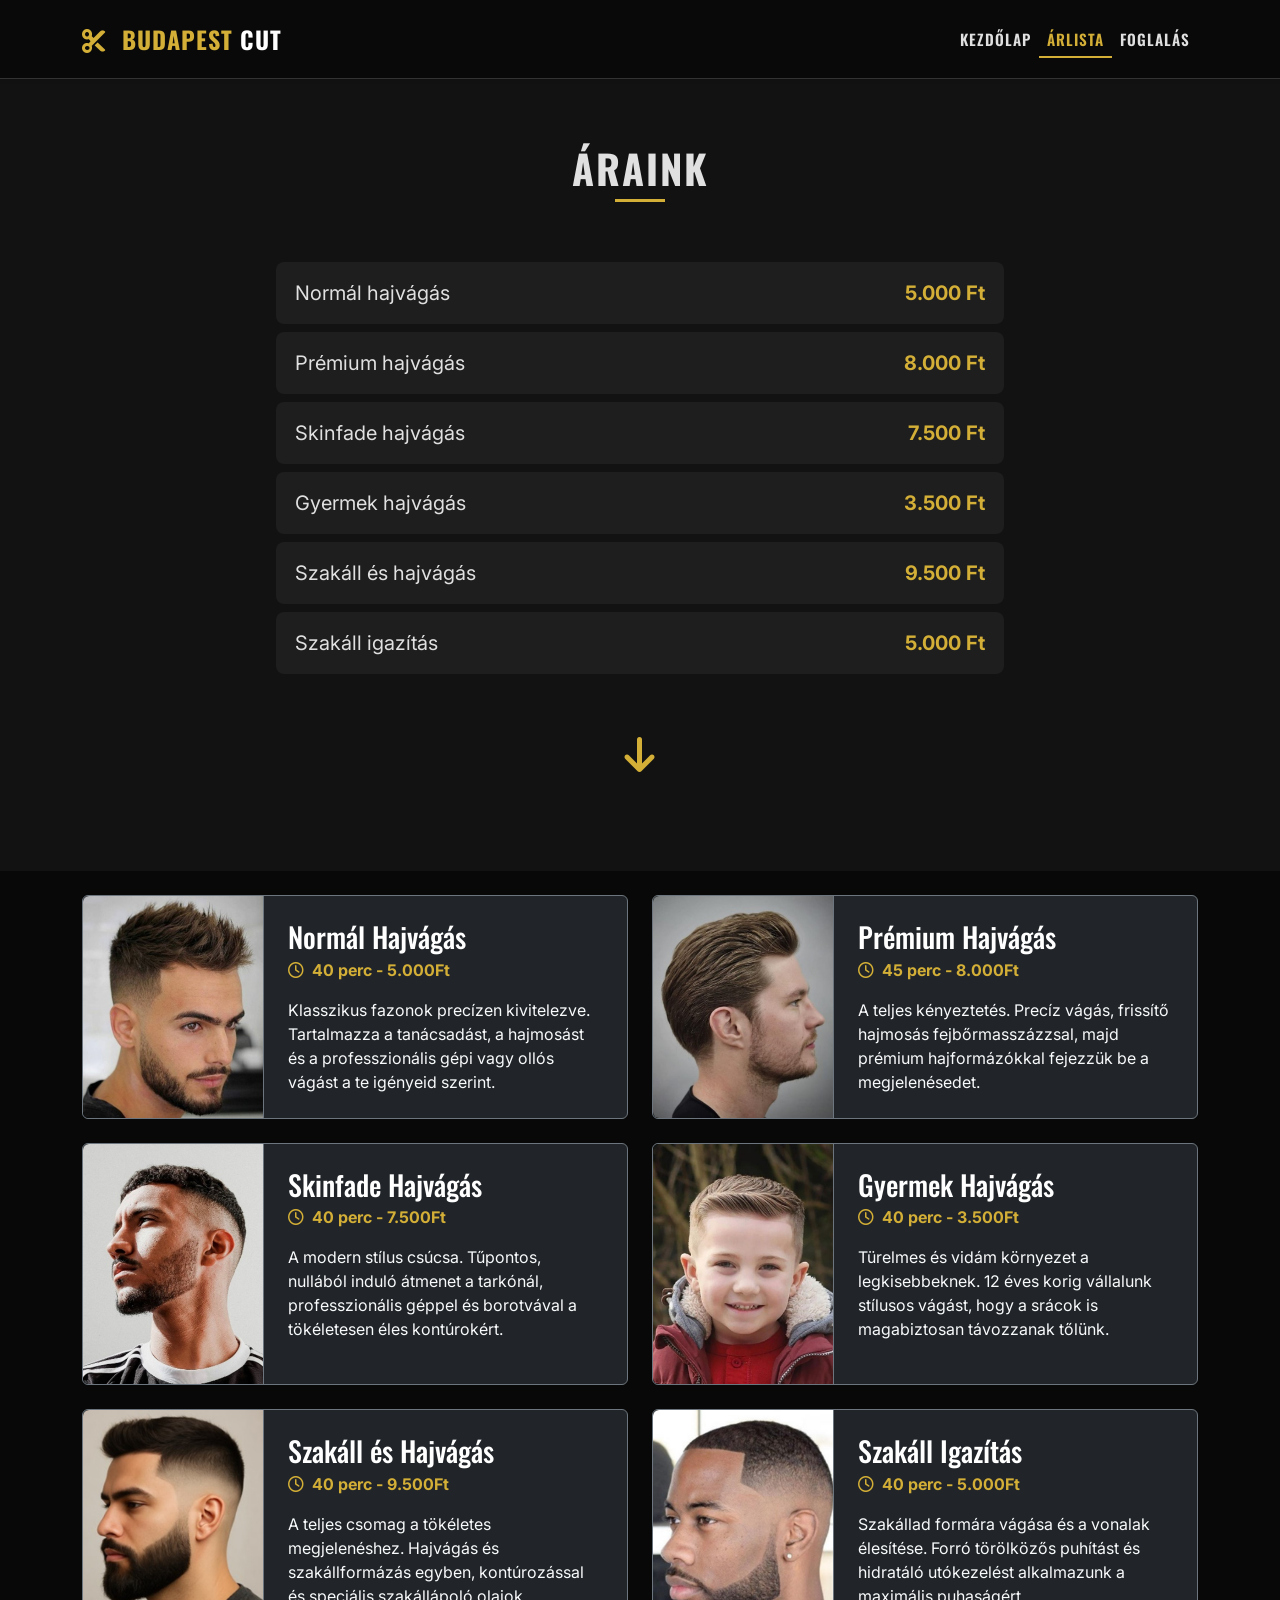
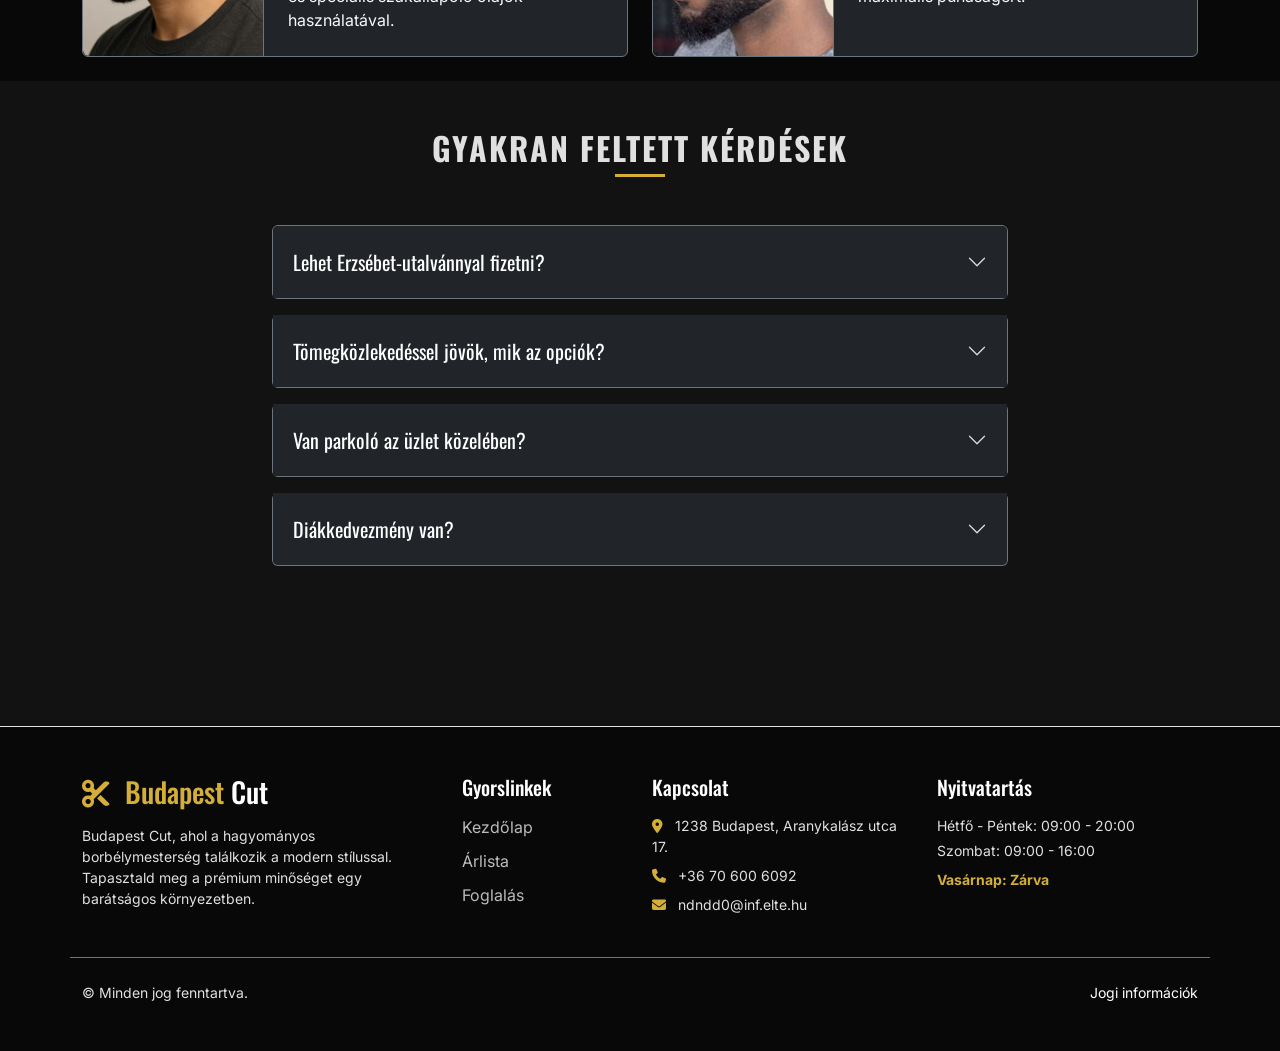
==== arlista.html @ a5b5a9b0 "Meglévő fájlok feltöltése" ====
<!DOCTYPE html>
<html lang="hu">
<head>
    <meta charset="UTF-8">
    <meta name="viewport" content="width=device-width, initial-scale=1.0">
    <title>Budapest Cut - Árlista</title>
    <meta name="description" content="Nézd meg a Budapest Cut szolgáltatásait és árait. Prémium hajvágás, skinfade és szakállformázás.">
    <link href="https://cdn.jsdelivr.net/npm/bootstrap@5.3.2/dist/css/bootstrap.min.css" rel="stylesheet">
    <link rel="preconnect" href="https://fonts.googleapis.com">
    <link rel="preconnect" href="https://fonts.gstatic.com" crossorigin>
    <link href="https://fonts.googleapis.com/css2?family=Inter:wght@300;400;600&family=Oswald:wght@400;500;700&display=swap" rel="stylesheet">
    <link rel="stylesheet" href="https://cdnjs.cloudflare.com/ajax/libs/font-awesome/6.4.2/css/all.min.css">
    <link rel="stylesheet" href="style.css">
</head>
<body>

    <nav class="navbar navbar-expand-lg navbar-dark bg-dark fixed-top shadow-sm py-3">
        <div class="container">
            <a class="navbar-brand text-accent" href="index.html"><i class="fa-solid fa-scissors me-2"></i> Budapest <span class="text-white">Cut</span></a>
            <button class="navbar-toggler border-0 shadow-none text-accent" type="button" data-bs-toggle="collapse" data-bs-target="#navbarNav">
                <i class="fa-solid fa-bars fs-3"></i>
            </button>
            <div class="collapse navbar-collapse" id="navbarNav">
                <ul class="navbar-nav ms-auto fw-semibold">
                    <li class="nav-item">
                        <a class="nav-link" href="index.html">Kezdőlap</a>
                    </li>
                    <li class="nav-item">
                        <a class="nav-link active" href="arlista.html">Árlista</a>
                    </li>
                    <li class="nav-item">
                        <a class="nav-link" href="foglalas.html">Foglalás</a>
                    </li>
                </ul>
            </div>
        </div>
    </nav>

    <main class="pt-5 mt-5">
        
        <section class="py-5">
            <div class="container">
                <h1 class="section-title text-center mb-5 d-block mx-auto">Áraink</h1>
                
                <div class="row justify-content-center mb-4">
                    <div class="col-lg-8">
                        <div class="table-responsive p-1">
                            <table class="table custom-price-table m-0 fs-5 align-middle">
                                <tbody>
                                    <tr><td class="py-3">Normál hajvágás</td><td class="py-3 text-accent fw-bold">5.000 Ft</td></tr>
                                    <tr><td class="py-3">Prémium hajvágás</td><td class="py-3 text-accent fw-bold">8.000 Ft</td></tr>
                                    <tr><td class="py-3">Skinfade hajvágás</td><td class="py-3 text-accent fw-bold">7.500 Ft</td></tr>
                                    <tr><td class="py-3">Gyermek hajvágás</td><td class="py-3 text-accent fw-bold">3.500 Ft</td></tr>
                                    <tr><td class="py-3">Szakáll és hajvágás</td><td class="py-3 text-accent fw-bold">9.500 Ft</td></tr>
                                    <tr><td class="py-3">Szakáll igazítás</td><td class="py-3 text-accent fw-bold">5.000 Ft</td></tr>
                                </tbody>
                            </table>
                        </div>
                    </div>
                </div>

                <div class="text-center my-5">
                    <i class="fa-solid fa-arrow-down fs-1 text-accent"></i>
                </div>
            </div>
        </section>

        <section class="py-4 bg-darker">
            <div class="container">
                <div class="row g-4 justify-content-center">
                    
                    <div class="col-lg-6">
                        <div class="card bg-dark border-secondary h-100 service-card">
                            <div class="row g-0 h-100">
                                <div class="col-md-4">
                                    <div class="bg-black d-flex align-items-center justify-content-center h-100 placeholder-box rounded-start border-end border-secondary">
                                        <img src="img/Normal.jpg" width="400px" height="200px" class="img-fluid rounded-start h-100 object-fit-cover" alt="Normál Hajvágás">
                                    </div>
                                </div>
                                <div class="col-md-8">
                                    <div class="card-body p-4 d-flex flex-column h-100">
                                        <h3 class="card-title font-oswald text-white mb-1">Normál Hajvágás</h3>
                                        <p class="text-accent fw-bold mb-3"><i class="fa-regular fa-clock me-1"></i> 40 perc - 5.000Ft</p>
                                        <p class="card-text text-light">Klasszikus fazonok precízen kivitelezve. Tartalmazza a tanácsadást, a hajmosást és a professzionális gépi vagy ollós vágást a te igényeid szerint.</p>
                                    </div>
                                </div>
                            </div>
                        </div>
                    </div>

                    <div class="col-lg-6">
                        <div class="card bg-dark border-secondary h-100 service-card">
                            <div class="row g-0 h-100">
                                <div class="col-md-4">
                                    <div class="bg-black d-flex align-items-center justify-content-center h-100 placeholder-box rounded-start border-end border-secondary">
                                        <img src="img/premium.jpg" width="400px" height="200px" class="img-fluid rounded-start h-100 object-fit-cover" alt="Prémium Hajvágás">
                                    </div>
                                </div>
                                <div class="col-md-8">
                                    <div class="card-body p-4 d-flex flex-column h-100">
                                        <h3 class="card-title font-oswald text-white mb-1">Prémium Hajvágás</h3>
                                        <p class="text-accent fw-bold mb-3"><i class="fa-regular fa-clock me-1"></i> 45 perc - 8.000Ft</p>
                                        <p class="card-text text-light">A teljes kényeztetés. Precíz vágás, frissítő hajmosás fejbőrmasszázzsal, majd prémium hajformázókkal fejezzük be a megjelenésedet.</p>
                                    </div>
                                </div>
                            </div>
                        </div>
                    </div>

                    <div class="col-lg-6">
                        <div class="card bg-dark border-secondary h-100 service-card">
                            <div class="row g-0 h-100">
                                <div class="col-md-4">
                                    <div class="bg-black d-flex align-items-center justify-content-center h-100 placeholder-box rounded-start border-end border-secondary">
                                        <img src="img/skinfade.jpg" width="400px" height="200px" class="img-fluid rounded-start h-100 object-fit-cover" alt="Skinfade Hajvágás">
                                    </div>
                                </div>
                                <div class="col-md-8">
                                    <div class="card-body p-4 d-flex flex-column h-100">
                                        <h3 class="card-title font-oswald text-white mb-1">Skinfade Hajvágás</h3>
                                        <p class="text-accent fw-bold mb-3"><i class="fa-regular fa-clock me-1"></i> 40 perc - 7.500Ft</p>
                                        <p class="card-text text-light">A modern stílus csúcsa. Tűpontos, nullából induló átmenet a tarkónál, professzionális géppel és borotvával a tökéletesen éles kontúrokért.</p>
                                    </div>
                                </div>
                            </div>
                        </div>
                    </div>

                    <div class="col-lg-6">
                        <div class="card bg-dark border-secondary h-100 service-card">
                            <div class="row g-0 h-100">
                                <div class="col-md-4">
                                    <div class="bg-black d-flex align-items-center justify-content-center h-100 placeholder-box rounded-start border-end border-secondary">
                                        <img src="img/gyermek.jpg" width="400px" height="200px" class="img-fluid rounded-start h-100 object-fit-cover" alt="Gyermek Hajvágás">
                                    </div>
                                </div>
                                <div class="col-md-8">
                                    <div class="card-body p-4 d-flex flex-column h-100">
                                        <h3 class="card-title font-oswald text-white mb-1">Gyermek Hajvágás</h3>
                                        <p class="text-accent fw-bold mb-3"><i class="fa-regular fa-clock me-1"></i> 40 perc - 3.500Ft</p>
                                        <p class="card-text text-light">Türelmes és vidám környezet a legkisebbeknek. 12 éves korig vállalunk stílusos vágást, hogy a srácok is magabiztosan távozzanak tőlünk.</p>
                                    </div>
                                </div>
                            </div>
                        </div>
                    </div>

                    <div class="col-lg-6">
                        <div class="card bg-dark border-secondary h-100 service-card">
                            <div class="row g-0 h-100">
                                <div class="col-md-4">
                                    <div class="bg-black d-flex align-items-center justify-content-center h-100 placeholder-box rounded-start border-end border-secondary">
                                        <img src="img/SzakallesHaj.jpg" width="400px" height="200px" class="img-fluid rounded-start h-100 object-fit-cover" alt="Szakáll és Hajvágás">
                                    </div>
                                </div>
                                <div class="col-md-8">
                                    <div class="card-body p-4 d-flex flex-column h-100">
                                        <h3 class="card-title font-oswald text-white mb-1">Szakáll és Hajvágás</h3>
                                        <p class="text-accent fw-bold mb-3"><i class="fa-regular fa-clock me-1"></i> 40 perc - 9.500Ft</p>
                                        <p class="card-text text-light">A teljes csomag a tökéletes megjelenéshez. Hajvágás és szakállformázás egyben, kontúrozással és speciális szakállápoló olajok használatával.</p>
                                    </div>
                                </div>
                            </div>
                        </div>
                    </div>

                    <!-- Service 6 -->
                    <div class="col-lg-6">
                        <div class="card bg-dark border-secondary h-100 service-card">
                            <div class="row g-0 h-100">
                                <div class="col-md-4">
                                    <div class="bg-black d-flex align-items-center justify-content-center h-100 placeholder-box rounded-start border-end border-secondary">
                                        <img src="img/SzakallIgazitas.jpg" width="400px" height="200px" class="img-fluid rounded-start h-100 object-fit-cover" alt="Szakáll Igazítás">
                                    </div>
                                </div>
                                <div class="col-md-8">
                                    <div class="card-body p-4 d-flex flex-column h-100">
                                        <h3 class="card-title font-oswald text-white mb-1">Szakáll Igazítás</h3>
                                        <p class="text-accent fw-bold mb-3"><i class="fa-regular fa-clock me-1"></i> 40 perc - 5.000Ft</p>
                                        <p class="card-text text-light">Szakállad formára vágása és a vonalak élesítése. Forró törölközős puhítást és hidratáló utókezelést alkalmazunk a maximális puhaságért.</p>
                                    </div>
                                </div>
                            </div>
                        </div>
                    </div>

                </div>
            </div>
        </section>

        <!-- FAQ Section -->
        <section class="py-5 mb-5 pb-5">
            <div class="container mb-5">
                <h2 class="section-title text-center mb-5 d-block mx-auto">Gyakran feltett kérdések</h2>
                
                <div class="row justify-content-center mb-5">
                    <div class="col-lg-8">
                        <div class="accordion custom-accordion" id="faqAccordion">
                            
                            <!-- FAQ 1 -->
                            <div class="accordion-item bg-dark border-secondary mb-3 rounded">
                                <h2 class="accordion-header" id="headingOne">
                                    <button class="accordion-button collapsed bg-dark text-white shadow-none font-oswald fs-5 py-4" type="button" data-bs-toggle="collapse" data-bs-target="#collapseOne" aria-expanded="false" aria-controls="collapseOne">
                                        Lehet Erzsébet-utalvánnyal fizetni?
                                    </button>
                                </h2>
                                <div id="collapseOne" class="accordion-collapse collapse" aria-labelledby="headingOne" data-bs-parent="#faqAccordion">
                                    <div class="accordion-body text-light pt-0 pb-4">
                                        Sajnos Erzsébet-utalványt nem áll módunkban elfogadni, de készpénzzel, bankkártyával és SZÉP-kártyával is fizethetsz nálunk.
                                    </div>
                                </div>
                            </div>

                            <!-- FAQ 2 -->
                            <div class="accordion-item bg-dark border-secondary mb-3 rounded">
                                <h2 class="accordion-header" id="headingTwo">
                                    <button class="accordion-button collapsed bg-dark text-white shadow-none font-oswald fs-5 py-4" type="button" data-bs-toggle="collapse" data-bs-target="#collapseTwo" aria-expanded="false" aria-controls="collapseTwo">
                                        Tömegközlekedéssel jövök, mik az opciók?
                                    </button>
                                </h2>
                                <div id="collapseTwo" class="accordion-collapse collapse" aria-labelledby="headingTwo" data-bs-parent="#faqAccordion">
                                    <div class="accordion-body text-light pt-0 pb-4">
                                        Az üzlet kiváló helyen van: az M3-as metró és a 4-es, 6-os villamos megállóitól is mindössze 5 perc séta a szalon.
                                    </div>
                                </div>
                            </div>

                            <!-- FAQ 3 -->
                            <div class="accordion-item bg-dark border-secondary mb-3 rounded">
                                <h2 class="accordion-header" id="headingThree">
                                    <button class="accordion-button collapsed bg-dark text-white shadow-none font-oswald fs-5 py-4" type="button" data-bs-toggle="collapse" data-bs-target="#collapseThree" aria-expanded="false" aria-controls="collapseThree">
                                        Van parkoló az üzlet közelében?
                                    </button>
                                </h2>
                                <div id="collapseThree" class="accordion-collapse collapse" aria-labelledby="headingThree" data-bs-parent="#faqAccordion">
                                    <div class="accordion-body text-light pt-0 pb-4">
                                        Igen, az üzlet előtt és a környező utcákban is van fizetős parkolási lehetőség, de érdemes 5-10 perccel előbb érkezned, hogy biztosan találj helyet.
                                    </div>
                                </div>
                            </div>

                            <!-- FAQ 4 -->
                            <div class="accordion-item bg-dark border-secondary mb-3 rounded">
                                <h2 class="accordion-header" id="headingFour">
                                    <button class="accordion-button collapsed bg-dark text-white shadow-none font-oswald fs-5 py-4" type="button" data-bs-toggle="collapse" data-bs-target="#collapseFour" aria-expanded="false" aria-controls="collapseFour">
                                        Diákkedvezmény van?
                                    </button>
                                </h2>
                                <div id="collapseFour" class="accordion-collapse collapse" aria-labelledby="headingFour" data-bs-parent="#faqAccordion">
                                    <div class="accordion-body text-light pt-0 pb-4">
                                        Természetesen! Érvényes diákigazolvány felmutatása esetén minden hétköznap 09:00 és 13:00 között 15% kedvezményt kapsz a hajvágás árából.
                                    </div>
                                </div>
                            </div>

                        </div>
                    </div>
                </div>
            </div>
        </section>

    </main>

    <footer class="footer border-top py-5">
        <div class="container">
            <div class="row g-4">
                <div class="col-lg-4 col-md-6">
                    <h3 class="text-accent font-oswald mb-3"><i class="fa-solid fa-scissors me-2"></i> Budapest <span class="text-white">Cut</span></h3>
                    <p class="mb-4 small pe-4">Budapest Cut, ahol a hagyományos borbélymesterség találkozik a modern stílussal. Tapasztald meg a prémium minőséget egy barátságos környezetben.</p>
                </div>
                
                <div class="col-lg-2 col-md-6">
                    <h5 class="text-white mb-3 font-oswald">Gyorslinkek</h5>
                    <ul class="list-unstyled footer-links">
                        <li><a href="index.html">Kezdőlap</a></li>
                        <li><a href="arlista.html">Árlista</a></li>
                        <li><a href="foglalas.html">Foglalás</a></li>
                    </ul>
                </div>
                
                <div class="col-lg-3 col-md-6">
                    <h5 class="text-white mb-3 font-oswald">Kapcsolat</h5>
                    <ul class="list-unstyled small footer-contact">
                        <li class="mb-2"><i class="fa-solid fa-location-dot text-accent me-2"></i> 1238 Budapest, Aranykalász utca 17.</li>
                        <li class="mb-2"><i class="fa-solid fa-phone text-accent me-2"></i> +36 70 600 6092</li>
                        <li class="mb-2"><i class="fa-solid fa-envelope text-accent me-2"></i> ndndd0@inf.elte.hu</li>
                    </ul>
                </div>
                
                <div class="col-lg-3 col-md-6">
                    <h5 class="text-white mb-3 font-oswald">Nyitvatartás</h5>
                    <p class="small mb-1">Hétfő - Péntek: 09:00 - 20:00</p>
                    <p class="small mb-1">Szombat: 09:00 - 16:00</p>
                    <p class="text-accent small fw-bold mt-2">Vasárnap: Zárva</p>
                </div>
            </div>
            
            <div class="row align-items-center mt-4 pt-4 border-top border-secondary">
                <div class="col-md-6 text-center text-md-start">
                    <p class="small mb-0">&copy; Minden jog fenntartva.</p>
                </div>
                <div class="col-md-6 text-center text-md-end mt-2 mt-md-0 d-flex justify-content-center justify-content-md-end gap-3">
                    <a href="#" class=" small text-white text-decoration-none hover-accent">Jogi információk</a>
                </div>
            </div>
        </div>
    </footer>

    <!-- Bootstrap JS Bundle-->
    <script src="https://cdn.jsdelivr.net/npm/bootstrap@5.3.2/dist/js/bootstrap.bundle.min.js"></script>
    <script src="script.js"></script>
</body>
</html>
---- style.css ----
:root {
    --bg-color: #121212;
    --bg-darker: #080808;
    --text-color: #e0e0e0;
    --accent-color: #d4af37; /* Gold */
    --accent-hover: #b8962c;
    --card-bg: #1e1e1e;
    --border-color: #333;
}

html {
    scroll-padding-top: 90px;
    scroll-behavior: smooth;
    overflow-x: hidden;
    max-width: 100vw;
}

body {
    background-color: var(--bg-color);
    color: var(--text-color);
    font-family: 'Inter', sans-serif;
    overflow-x: hidden;
    max-width: 100vw;
}

/* Typography */
h1, h2, h3, h4, h5, h6, .font-oswald, .navbar-brand, .nav-link, .btn {
    font-family: 'Oswald', sans-serif;
}

.text-accent {
    color: var(--accent-color) !important;
}

.bg-accent {
    background-color: var(--accent-color) !important;
}

.bg-darker {
    background-color: var(--bg-darker) !important;
}

.text-justify-custom {
    text-align: justify;
    line-height: 1.8;
}

/* Navbar */
.navbar {
    background-color: rgba(10, 10, 10, 0.95) !important;
    backdrop-filter: blur(10px);
    border-bottom: 1px solid var(--border-color);
}

.navbar-brand {
    font-size: 1.5rem;
    font-weight: 700;
    letter-spacing: 1px;
    text-transform: uppercase;
}

.nav-link {
    color: var(--text-color) !important;
    text-transform: uppercase;
    letter-spacing: 1px;
    font-size: 0.95rem;
    transition: color 0.3s ease;
    position: relative;
}

.nav-link.active {
    color: var(--accent-color) !important;
}

.nav-link::after {
    content: '';
    position: absolute;
    width: 0;
    height: 2px;
    bottom: 0;
    left: 0;
    background-color: var(--accent-color);
    transition: width 0.3s ease;
}

.nav-link.active::after {
    width: 100%;
}

/* When hovering over the list, clear the default active styling */
.navbar-nav:hover .nav-link.active {
    color: var(--text-color) !important;
}
.navbar-nav:hover .nav-link.active::after {
    width: 0;
}

/* Apply styling exclusively to the element being currently hovered */
.navbar-nav .nav-link:hover {
    color: var(--accent-color) !important;
}
.navbar-nav .nav-link:hover::after {
    width: 100%;
}

/* Buttons */
.btn-accent {
    background-color: var(--accent-color);
    color: #000;
    text-transform: uppercase;
    font-weight: 600;
    letter-spacing: 1px;
    border: 2px solid var(--accent-color);
    transition: all 0.3s ease;
}

.btn-accent:hover {
    background-color: transparent;
    color: var(--accent-color);
}

/* Hero Section */
#heroCarousel {
    margin-top: 76px; /* Offset for fixed navbar */
}

.carousel-item {
    height: 70vh;
    min-height: 500px;
    background: #000;
}

.carousel-item img {
    height: 100%;
    width: 100%;
    object-position: center;
    object-fit: cover;
    opacity: 0.6;
}

.carousel-caption {
    bottom: 0;
    top: 0;
    z-index: 2;
}

.carousel-caption h2 {
    text-shadow: 2px 2px 10px rgba(0,0,0,0.8);
    letter-spacing: 3px;
}

/* Slogan */
.highlight-text {
    font-family: 'Oswald', sans-serif;
    font-weight: 500;
    font-size: 2rem;
    line-height: 1.4;
    max-width: 900px;
    text-transform: uppercase;
}

/* Sections Global */
.section-title {
    font-weight: 700;
    text-transform: uppercase;
    letter-spacing: 2px;
    position: relative;
    display: inline-block;
    padding-bottom: 10px;
}

.section-title::after {
    content: '';
    position: absolute;
    width: 50px;
    height: 3px;
    bottom: 0;
    left: 50%;
    transform: translateX(-50%);
    background-color: var(--accent-color);
}

/* About Section */
.about-row p {
    font-size: 1.05rem;
    color: #ccc;
}

.img-wrapper {
    overflow: hidden;
    border-radius: 8px;
    position: relative;
}

.img-wrapper::after {
    content: '';
    position: absolute;
    top: 0; left: 0; right: 0; bottom: 0;
    border: 2px solid var(--accent-color);
    border-radius: 8px;
    transform: translate(15px, 15px);
    z-index: -1;
    transition: transform 0.3s ease;
}

.img-wrapper:hover::after {
    transform: translate(8px, 8px);
}

.about-img {
    transition: transform 0.5s ease;
}

.img-wrapper:hover .about-img {
    transform: scale(1.05);
}

/* Video */
.video-container {
    border: 2px solid var(--border-color);
    max-width: 900px;
}

/* Location & Socials */
.social-icons {
    display: flex;
    gap: 15px;
}

.social-icon {
    display: flex;
    align-items: center;
    justify-content: center;
    width: 50px;
    height: 50px;
    background-color: var(--card-bg);
    color: var(--text-color);
    border-radius: 50%;
    font-size: 1.5rem;
    transition: all 0.3s ease;
    border: 1px solid var(--border-color);
    text-decoration: none;
}

.social-icon:hover {
    background-color: var(--accent-color);
    color: #000;
    transform: translateY(-5px);
    box-shadow: 0 5px 15px rgba(212, 175, 55, 0.4);
}

.map-container {
    border: 2px solid var(--border-color);
}

.hours-table {
    border-radius: 8px;
    overflow: hidden;
}

.hours-table th, .hours-table td {
    padding: 15px;
    background-color: transparent !important;
    border-color: rgba(255,255,255,0.05);
    color: #ccc;
}

.hours-table th {
    background-color: var(--card-bg) !important;
    color: var(--text-color);
    text-transform: uppercase;
    font-family: 'Oswald', sans-serif;
    letter-spacing: 1px;
}

.table-hover tbody tr:hover td {
    color: var(--text-color);
    background-color: rgba(255,255,255,0.02) !important;
}

/* Barbers */
.barber-card {
    background-color: var(--card-bg);
    border: 1px solid var(--border-color);
    transition: transform 0.3s ease, box-shadow 0.3s ease;
}

.barber-card:hover {
    transform: translateY(-10px);
    box-shadow: 0 15px 35px rgba(0,0,0,0.6);
    border-color: var(--accent-color);
}

.barber-img-wrapper {
    width: 200px;
    height: 200px;
    border-radius: 50%;
    overflow: hidden;
    border: 3px solid var(--accent-color);
    padding: 5px;
    background-color: #000;
}

.barber-img {
    width: 100%;
    height: 100%;
    object-fit: cover;
    border-radius: 50%;
}

.barber-name {
    font-weight: 700;
    text-transform: uppercase;
    letter-spacing: 1px;
    margin-bottom: 15px;
}

.barber-desc {
    color: #bbb;
    font-size: 0.95rem;
    line-height: 1.6;
}

/* Reviews */
.reviews-section {
    background: linear-gradient(180deg, var(--bg-color) 0%, var(--bg-darker) 100%);
}

.stars {
    color: var(--accent-color);
    font-size: 2rem;
}

.review-card {
    background-color: var(--card-bg);
    border: 1px solid var(--border-color);
    border-left: 4px solid var(--accent-color);
    transition: transform 0.3s ease;
}

.review-card:hover {
    transform: translateY(-5px);
}

.review-avatar {
    width: 50px;
    height: 50px;
    font-size: 1.5rem;
}

.review-text {
    color: #bbb;
    font-size: 0.95rem;
}

/* Footer */
.footer {
    background-color: var(--bg-darker) !important;
}

.footer-links a {
    color: #bbb;
    text-decoration: none;
    transition: color 0.3s ease;
    display: block;
    margin-bottom: 10px;
}

.footer-links a:hover, .hover-accent:hover {
    color: var(--accent-color) !important;
}

/* Responsive fixes */
@media (max-width: 991px) {
    .highlight-text {
        font-size: 1.5rem;
    }
    .carousel-item {
        height: 50vh;
    }
    .navbar-nav {
        text-align: center;
        padding-top: 1rem;
    }
    .nav-item {
        margin-bottom: 0.8rem;
    }
    .navbar-collapse {
        background-color: rgba(20, 20, 20, 0.98);
        padding: 1.5rem;
        border-radius: 10px;
        margin-top: 0.5rem;
        border: 1px solid var(--border-color);
    }
    
    }
}

/* Accordion Custom Styles */
.accordion-button {
    color: var(--text-color) !important;
    box-shadow: none !important;
}
.accordion-button:not(.collapsed) {
    color: var(--accent-color) !important;
    background-color: var(--bg-darker) !important;
    border-bottom: 1px solid var(--border-color);
}
.accordion-button::after {
    filter: invert(1);
}
.accordion-button:not(.collapsed)::after {
    filter: brightness(0) saturate(100%) invert(77%) sepia(35%) saturate(886%) hue-rotate(5deg) brightness(89%) contrast(85%); /* Gold match roughly */
}
.accordion-body {
    background-color: var(--card-bg);
    border-top: 1px solid var(--border-color);
}
.accordion-item {
    border: 1px solid var(--border-color);
    background-color: var(--card-bg);
}

/* Custom Price Table */
.custom-price-table {
    border-collapse: separate;
    border-spacing: 0 8px;
    background: transparent;
    color: var(--text-color);
}
.custom-price-table th {
    border-bottom: 2px solid var(--accent-color) !important;
    font-size: 1.2rem;
    padding-bottom: 15px;
    background-color: transparent !important;
}
.custom-price-table td {
    background-color: var(--card-bg) !important;
    border: none !important;
    padding: 1.2rem;
    color: var(--text-color);
}
.custom-price-table tr td:first-child {
    border-top-left-radius: 8px;
    border-bottom-left-radius: 8px;
    border-left: 3px solid transparent;
    transition: all 0.3s ease;
}
.custom-price-table tr:hover td:first-child {
    border-left: 3px solid var(--accent-color);
}
.custom-price-table tr td:last-child {
    border-top-right-radius: 8px;
    border-bottom-right-radius: 8px;
    text-align: right;
}

/* ---------------------- Booking Form Styles ---------------------- */
.guide-timeline {
    position: relative;
}
.guide-item:not(:last-child)::after {
    content: '';
    position: absolute;
    left: 49px; /* roughly center of the 100x100 circle if left aligned but actually they are positioned flex */
    top: 100px;
    bottom: -30px;
    width: 2px;
    background-color: var(--border-color);
}
.guide-timeline .circle {
    width: 100px;
    height: 100px;
    z-index: 1;
    position: relative;
    background-color: var(--bg-dark);
}
@media (max-width: 768px) {
    .guide-timeline .circle { 
        width: 60px; 
        height: 60px; 
    }
}

/* Step Indicators inside form */
.step-indicator {
    position: relative;
    display: flex;
    justify-content: space-between;
    align-items: center;
    max-width: 400px;
    margin: 0 auto;
}
.step-line {
    position: absolute;
    top: 50%;
    left: 0;
    right: 0;
    height: 2px;
    background-color: var(--border-color);
    z-index: 0;
    transform: translateY(-50%);
}
.step-circle {
    width: 45px;
    height: 45px;
    border-radius: 50%;
    background-color: var(--bg-darker);
    border: 2px solid var(--border-color);
    color: var(--text-color);
    display: flex;
    align-items: center;
    justify-content: center;
    position: relative;
    z-index: 1;
    transition: all 0.3s ease;
}
.step-circle.active {
    background-color: var(--accent-color);
    border-color: var(--accent-color);
    color: #000;
}

/* Form Visibility Magic */
.step-content {
    display: none;
    animation: fadeInStep 0.4s ease forwards;
}
.step-content.active {
    display: block;
}

@keyframes fadeInStep {
    from { opacity: 0; transform: translateY(15px); }
    to { opacity: 1; transform: translateY(0); }
}

/* Timeslot Inputs */
.btn-timeslot {
    color: var(--text-color);
    border-color: var(--border-color);
}
.btn-timeslot:hover {
    border-color: var(--accent-color);
    color: var(--accent-color);
    background-color: rgba(212, 175, 55, 0.1);
}
.btn-check:checked + .btn-timeslot {
    background-color: var(--accent-color);
    border-color: var(--accent-color);
    color: #000;
}
.form-check-input:checked {
    background-color: var(--accent-color);
    border-color: var(--accent-color);
}
.form-check-input:focus {
    border-color: var(--accent-color);
    box-shadow: 0 0 0 0.25rem rgba(212, 175, 55, 0.25);
}
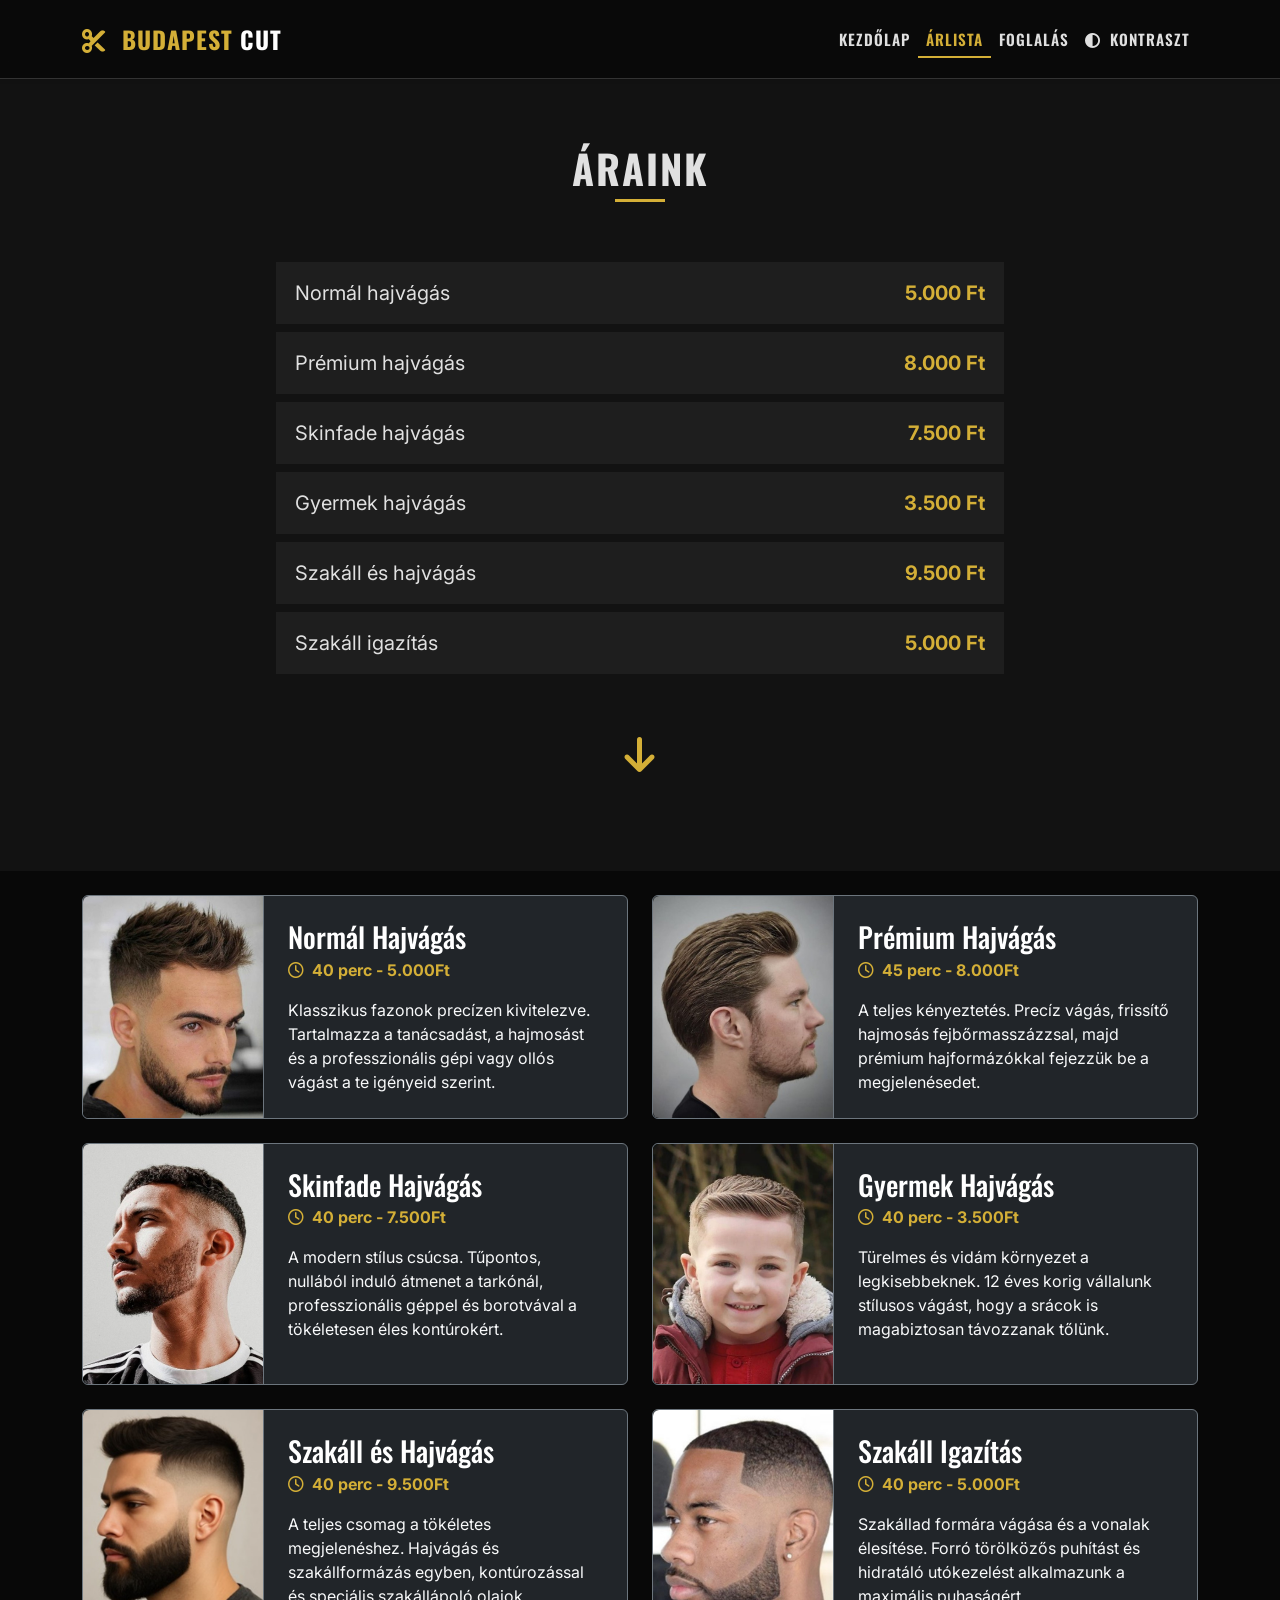
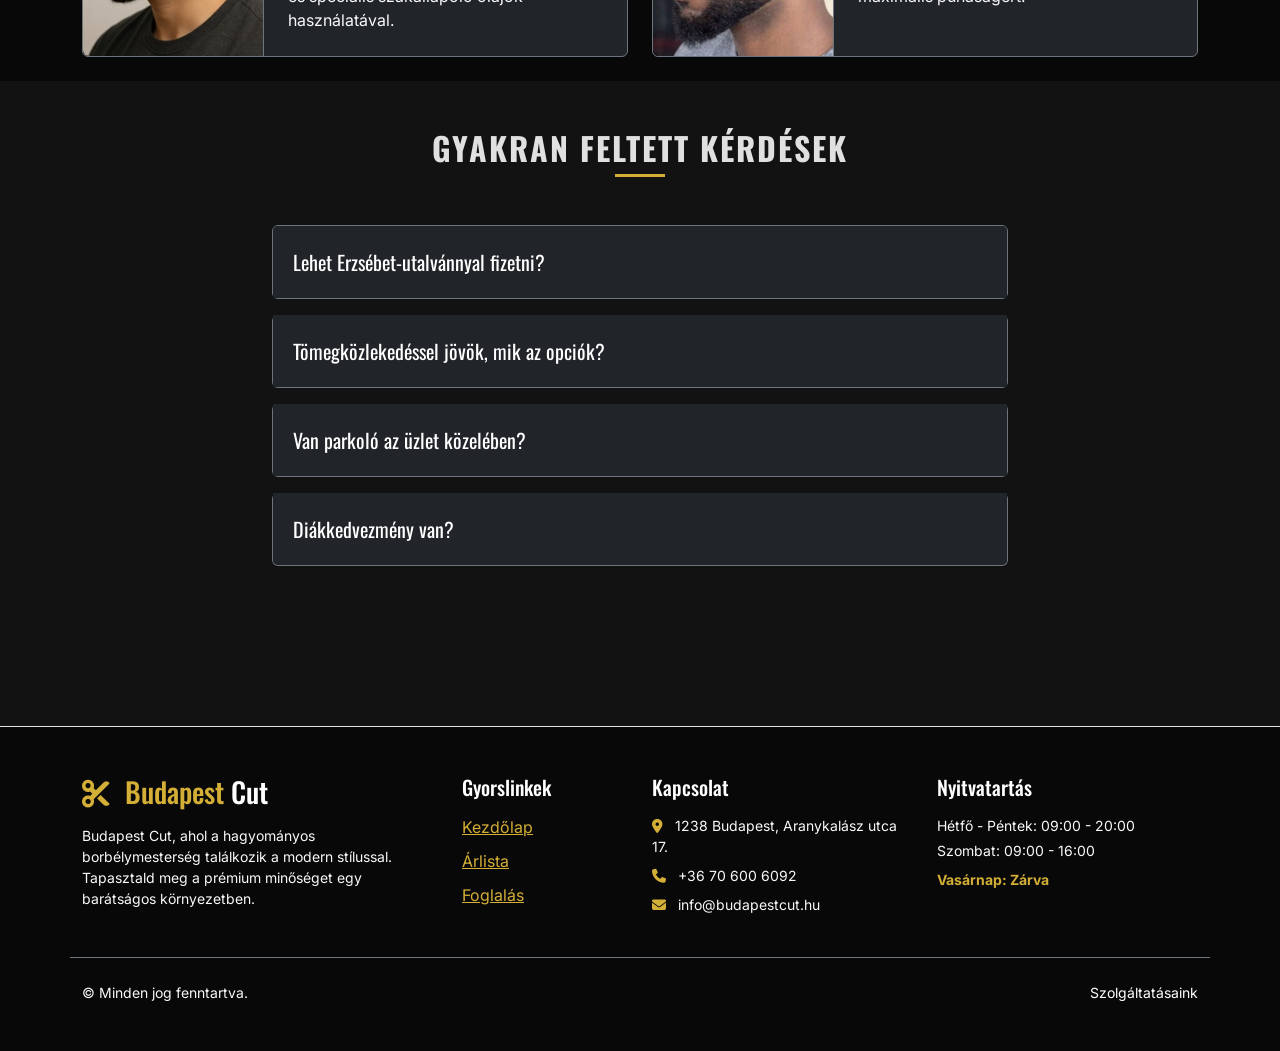
==== commit 445ef275: "Javítások, pofozgatások" ====
--- a/arlista.html
+++ b/arlista.html
@@ -13,30 +13,36 @@
     <link rel="stylesheet" href="style.css">
 </head>
 <body>
-
-    <nav class="navbar navbar-expand-lg navbar-dark bg-dark fixed-top shadow-sm py-3">
-        <div class="container">
-            <a class="navbar-brand text-accent" href="index.html"><i class="fa-solid fa-scissors me-2"></i> Budapest <span class="text-white">Cut</span></a>
-            <button class="navbar-toggler border-0 shadow-none text-accent" type="button" data-bs-toggle="collapse" data-bs-target="#navbarNav">
-                <i class="fa-solid fa-bars fs-3"></i>
-            </button>
-            <div class="collapse navbar-collapse" id="navbarNav">
-                <ul class="navbar-nav ms-auto fw-semibold">
-                    <li class="nav-item">
-                        <a class="nav-link" href="index.html">Kezdőlap</a>
-                    </li>
-                    <li class="nav-item">
-                        <a class="nav-link active" href="arlista.html">Árlista</a>
-                    </li>
-                    <li class="nav-item">
-                        <a class="nav-link" href="foglalas.html">Foglalás</a>
-                    </li>
-                </ul>
-            </div>
-        </div>
-    </nav>
-
-    <main class="pt-5 mt-5">
+    <a href="#main-content" class="skip-link">Ugrás a tartalomhoz</a>
+
+    <header>
+        <nav class="navbar navbar-expand-lg navbar-dark bg-dark fixed-top shadow-sm py-3">
+            <div class="container">
+                <a class="navbar-brand text-accent" href="index.html"><i class="fa-solid fa-scissors me-2"></i> Budapest <span class="text-white">Cut</span></a>
+                <button class="navbar-toggler border-0 shadow-none text-accent" type="button" data-bs-toggle="collapse" data-bs-target="#navbarNav">
+                    <i class="fa-solid fa-bars fs-3"></i>
+                </button>
+                <div class="collapse navbar-collapse" id="navbarNav">
+                    <ul class="navbar-nav ms-auto fw-semibold">
+                        <li class="nav-item">
+                            <a class="nav-link" href="index.html">Kezdőlap</a>
+                        </li>
+                        <li class="nav-item">
+                            <a class="nav-link active" href="arlista.html">Árlista</a>
+                        </li>
+                        <li class="nav-item">
+                            <a class="nav-link" href="foglalas.html">Foglalás</a>
+                        </li>
+                        <li class="nav-item">
+                            <a class="nav-link" href="#" id="contrastToggle"><i class="fa-solid fa-circle-half-stroke me-1"></i> Kontraszt</a>
+                        </li>
+                    </ul>
+                </div>
+            </div>
+        </nav>
+    </header>
+
+    <main id="main-content" class="pt-5 mt-5">
         
         <section class="py-5">
             <div class="container">
@@ -47,19 +53,19 @@
                         <div class="table-responsive p-1">
                             <table class="table custom-price-table m-0 fs-5 align-middle">
                                 <tbody>
-                                    <tr><td class="py-3">Normál hajvágás</td><td class="py-3 text-accent fw-bold">5.000 Ft</td></tr>
-                                    <tr><td class="py-3">Prémium hajvágás</td><td class="py-3 text-accent fw-bold">8.000 Ft</td></tr>
-                                    <tr><td class="py-3">Skinfade hajvágás</td><td class="py-3 text-accent fw-bold">7.500 Ft</td></tr>
-                                    <tr><td class="py-3">Gyermek hajvágás</td><td class="py-3 text-accent fw-bold">3.500 Ft</td></tr>
-                                    <tr><td class="py-3">Szakáll és hajvágás</td><td class="py-3 text-accent fw-bold">9.500 Ft</td></tr>
-                                    <tr><td class="py-3">Szakáll igazítás</td><td class="py-3 text-accent fw-bold">5.000 Ft</td></tr>
+                                    <tr><td class="py-3">Normál hajvágás</td><td class="py-3 text-accent fw-bold text-end">5.000 Ft</td></tr>
+                                    <tr><td class="py-3">Prémium hajvágás</td><td class="py-3 text-accent fw-bold text-end">8.000 Ft</td></tr>
+                                    <tr><td class="py-3">Skinfade hajvágás</td><td class="py-3 text-accent fw-bold text-end">7.500 Ft</td></tr>
+                                    <tr><td class="py-3">Gyermek hajvágás</td><td class="py-3 text-accent fw-bold text-end">3.500 Ft</td></tr>
+                                    <tr><td class="py-3">Szakáll és hajvágás</td><td class="py-3 text-accent fw-bold text-end">9.500 Ft</td></tr>
+                                    <tr><td class="py-3">Szakáll igazítás</td><td class="py-3 text-accent fw-bold text-end">5.000 Ft</td></tr>
                                 </tbody>
                             </table>
                         </div>
                     </div>
                 </div>
 
-                <div class="text-center my-5">
+                <div class="text-center my-5" aria-hidden="true">
                     <i class="fa-solid fa-arrow-down fs-1 text-accent"></i>
                 </div>
             </div>
@@ -70,11 +76,11 @@
                 <div class="row g-4 justify-content-center">
                     
                     <div class="col-lg-6">
-                        <div class="card bg-dark border-secondary h-100 service-card">
-                            <div class="row g-0 h-100">
-                                <div class="col-md-4">
-                                    <div class="bg-black d-flex align-items-center justify-content-center h-100 placeholder-box rounded-start border-end border-secondary">
-                                        <img src="img/Normal.jpg" width="400px" height="200px" class="img-fluid rounded-start h-100 object-fit-cover" alt="Normál Hajvágás">
+                        <article class="card bg-dark border-secondary h-100 service-card">
+                            <div class="row g-0 h-100">
+                                <div class="col-md-4">
+                                    <div class="bg-black d-flex align-items-center justify-content-center h-100 placeholder-box rounded-start border-end border-secondary">
+                                        <img src="img/Normal.jpg" class="img-fluid rounded-start h-100 object-fit-cover w-100" alt="Egy hagyományos normál hajvágás munka közben">
                                     </div>
                                 </div>
                                 <div class="col-md-8">
@@ -85,15 +91,15 @@
                                     </div>
                                 </div>
                             </div>
-                        </div>
-                    </div>
-
-                    <div class="col-lg-6">
-                        <div class="card bg-dark border-secondary h-100 service-card">
-                            <div class="row g-0 h-100">
-                                <div class="col-md-4">
-                                    <div class="bg-black d-flex align-items-center justify-content-center h-100 placeholder-box rounded-start border-end border-secondary">
-                                        <img src="img/premium.jpg" width="400px" height="200px" class="img-fluid rounded-start h-100 object-fit-cover" alt="Prémium Hajvágás">
+                        </article>
+                    </div>
+
+                    <div class="col-lg-6">
+                        <article class="card bg-dark border-secondary h-100 service-card">
+                            <div class="row g-0 h-100">
+                                <div class="col-md-4">
+                                    <div class="bg-black d-flex align-items-center justify-content-center h-100 placeholder-box rounded-start border-end border-secondary">
+                                        <img src="img/premium.jpg" class="img-fluid rounded-start h-100 object-fit-cover w-100" alt="Prémium hajvágás minőségi eszközökkel és anyagokkal">
                                     </div>
                                 </div>
                                 <div class="col-md-8">
@@ -104,15 +110,15 @@
                                     </div>
                                 </div>
                             </div>
-                        </div>
-                    </div>
-
-                    <div class="col-lg-6">
-                        <div class="card bg-dark border-secondary h-100 service-card">
-                            <div class="row g-0 h-100">
-                                <div class="col-md-4">
-                                    <div class="bg-black d-flex align-items-center justify-content-center h-100 placeholder-box rounded-start border-end border-secondary">
-                                        <img src="img/skinfade.jpg" width="400px" height="200px" class="img-fluid rounded-start h-100 object-fit-cover" alt="Skinfade Hajvágás">
+                        </article>
+                    </div>
+
+                    <div class="col-lg-6">
+                        <article class="card bg-dark border-secondary h-100 service-card">
+                            <div class="row g-0 h-100">
+                                <div class="col-md-4">
+                                    <div class="bg-black d-flex align-items-center justify-content-center h-100 placeholder-box rounded-start border-end border-secondary">
+                                        <img src="img/skinfade.jpg" class="img-fluid rounded-start h-100 object-fit-cover w-100" alt="Nullából induló tűpontos skinfade átmenet">
                                     </div>
                                 </div>
                                 <div class="col-md-8">
@@ -123,15 +129,15 @@
                                     </div>
                                 </div>
                             </div>
-                        </div>
-                    </div>
-
-                    <div class="col-lg-6">
-                        <div class="card bg-dark border-secondary h-100 service-card">
-                            <div class="row g-0 h-100">
-                                <div class="col-md-4">
-                                    <div class="bg-black d-flex align-items-center justify-content-center h-100 placeholder-box rounded-start border-end border-secondary">
-                                        <img src="img/gyermek.jpg" width="400px" height="200px" class="img-fluid rounded-start h-100 object-fit-cover" alt="Gyermek Hajvágás">
+                        </article>
+                    </div>
+
+                    <div class="col-lg-6">
+                        <article class="card bg-dark border-secondary h-100 service-card">
+                            <div class="row g-0 h-100">
+                                <div class="col-md-4">
+                                    <div class="bg-black d-flex align-items-center justify-content-center h-100 placeholder-box rounded-start border-end border-secondary">
+                                        <img src="img/gyermek.jpg" class="img-fluid rounded-start h-100 object-fit-cover w-100" alt="Vidám gyerek frizura vágása a szalonban">
                                     </div>
                                 </div>
                                 <div class="col-md-8">
@@ -142,15 +148,15 @@
                                     </div>
                                 </div>
                             </div>
-                        </div>
-                    </div>
-
-                    <div class="col-lg-6">
-                        <div class="card bg-dark border-secondary h-100 service-card">
-                            <div class="row g-0 h-100">
-                                <div class="col-md-4">
-                                    <div class="bg-black d-flex align-items-center justify-content-center h-100 placeholder-box rounded-start border-end border-secondary">
-                                        <img src="img/SzakallesHaj.jpg" width="400px" height="200px" class="img-fluid rounded-start h-100 object-fit-cover" alt="Szakáll és Hajvágás">
+                        </article>
+                    </div>
+
+                    <div class="col-lg-6">
+                        <article class="card bg-dark border-secondary h-100 service-card">
+                            <div class="row g-0 h-100">
+                                <div class="col-md-4">
+                                    <div class="bg-black d-flex align-items-center justify-content-center h-100 placeholder-box rounded-start border-end border-secondary">
+                                        <img src="img/SzakallesHaj.jpg" class="img-fluid rounded-start h-100 object-fit-cover w-100" alt="Hajvágás és szakálligazítás kombinált szolgáltatás">
                                     </div>
                                 </div>
                                 <div class="col-md-8">
@@ -161,16 +167,15 @@
                                     </div>
                                 </div>
                             </div>
-                        </div>
-                    </div>
-
-                    <!-- Service 6 -->
-                    <div class="col-lg-6">
-                        <div class="card bg-dark border-secondary h-100 service-card">
-                            <div class="row g-0 h-100">
-                                <div class="col-md-4">
-                                    <div class="bg-black d-flex align-items-center justify-content-center h-100 placeholder-box rounded-start border-end border-secondary">
-                                        <img src="img/SzakallIgazitas.jpg" width="400px" height="200px" class="img-fluid rounded-start h-100 object-fit-cover" alt="Szakáll Igazítás">
+                        </article>
+                    </div>
+
+                    <div class="col-lg-6">
+                        <article class="card bg-dark border-secondary h-100 service-card">
+                            <div class="row g-0 h-100">
+                                <div class="col-md-4">
+                                    <div class="bg-black d-flex align-items-center justify-content-center h-100 placeholder-box rounded-start border-end border-secondary">
+                                        <img src="img/SzakallIgazitas.jpg" class="img-fluid rounded-start h-100 object-fit-cover w-100" alt="Szakálligazítás penge használatával az éles vonalakért">
                                     </div>
                                 </div>
                                 <div class="col-md-8">
@@ -181,7 +186,7 @@
                                     </div>
                                 </div>
                             </div>
-                        </div>
+                        </article>
                     </div>
 
                 </div>
@@ -199,11 +204,11 @@
                             
                             <!-- FAQ 1 -->
                             <div class="accordion-item bg-dark border-secondary mb-3 rounded">
-                                <h2 class="accordion-header" id="headingOne">
+                                <h3 class="accordion-header" id="headingOne">
                                     <button class="accordion-button collapsed bg-dark text-white shadow-none font-oswald fs-5 py-4" type="button" data-bs-toggle="collapse" data-bs-target="#collapseOne" aria-expanded="false" aria-controls="collapseOne">
                                         Lehet Erzsébet-utalvánnyal fizetni?
                                     </button>
-                                </h2>
+                                </h3>
                                 <div id="collapseOne" class="accordion-collapse collapse" aria-labelledby="headingOne" data-bs-parent="#faqAccordion">
                                     <div class="accordion-body text-light pt-0 pb-4">
                                         Sajnos Erzsébet-utalványt nem áll módunkban elfogadni, de készpénzzel, bankkártyával és SZÉP-kártyával is fizethetsz nálunk.
@@ -213,11 +218,11 @@
 
                             <!-- FAQ 2 -->
                             <div class="accordion-item bg-dark border-secondary mb-3 rounded">
-                                <h2 class="accordion-header" id="headingTwo">
+                                <h3 class="accordion-header" id="headingTwo">
                                     <button class="accordion-button collapsed bg-dark text-white shadow-none font-oswald fs-5 py-4" type="button" data-bs-toggle="collapse" data-bs-target="#collapseTwo" aria-expanded="false" aria-controls="collapseTwo">
                                         Tömegközlekedéssel jövök, mik az opciók?
                                     </button>
-                                </h2>
+                                </h3>
                                 <div id="collapseTwo" class="accordion-collapse collapse" aria-labelledby="headingTwo" data-bs-parent="#faqAccordion">
                                     <div class="accordion-body text-light pt-0 pb-4">
                                         Az üzlet kiváló helyen van: az M3-as metró és a 4-es, 6-os villamos megállóitól is mindössze 5 perc séta a szalon.
@@ -227,11 +232,11 @@
 
                             <!-- FAQ 3 -->
                             <div class="accordion-item bg-dark border-secondary mb-3 rounded">
-                                <h2 class="accordion-header" id="headingThree">
+                                <h3 class="accordion-header" id="headingThree">
                                     <button class="accordion-button collapsed bg-dark text-white shadow-none font-oswald fs-5 py-4" type="button" data-bs-toggle="collapse" data-bs-target="#collapseThree" aria-expanded="false" aria-controls="collapseThree">
                                         Van parkoló az üzlet közelében?
                                     </button>
-                                </h2>
+                                </h3>
                                 <div id="collapseThree" class="accordion-collapse collapse" aria-labelledby="headingThree" data-bs-parent="#faqAccordion">
                                     <div class="accordion-body text-light pt-0 pb-4">
                                         Igen, az üzlet előtt és a környező utcákban is van fizetős parkolási lehetőség, de érdemes 5-10 perccel előbb érkezned, hogy biztosan találj helyet.
@@ -241,11 +246,11 @@
 
                             <!-- FAQ 4 -->
                             <div class="accordion-item bg-dark border-secondary mb-3 rounded">
-                                <h2 class="accordion-header" id="headingFour">
+                                <h3 class="accordion-header" id="headingFour">
                                     <button class="accordion-button collapsed bg-dark text-white shadow-none font-oswald fs-5 py-4" type="button" data-bs-toggle="collapse" data-bs-target="#collapseFour" aria-expanded="false" aria-controls="collapseFour">
                                         Diákkedvezmény van?
                                     </button>
-                                </h2>
+                                </h3>
                                 <div id="collapseFour" class="accordion-collapse collapse" aria-labelledby="headingFour" data-bs-parent="#faqAccordion">
                                     <div class="accordion-body text-light pt-0 pb-4">
                                         Természetesen! Érvényes diákigazolvány felmutatása esetén minden hétköznap 09:00 és 13:00 között 15% kedvezményt kapsz a hajvágás árából.
@@ -266,7 +271,7 @@
             <div class="row g-4">
                 <div class="col-lg-4 col-md-6">
                     <h3 class="text-accent font-oswald mb-3"><i class="fa-solid fa-scissors me-2"></i> Budapest <span class="text-white">Cut</span></h3>
-                    <p class="mb-4 small pe-4">Budapest Cut, ahol a hagyományos borbélymesterség találkozik a modern stílussal. Tapasztald meg a prémium minőséget egy barátságos környezetben.</p>
+                    <p class="mb-4 small pe-4 text-light">Budapest Cut, ahol a hagyományos borbélymesterség találkozik a modern stílussal. Tapasztald meg a prémium minőséget egy barátságos környezetben.</p>
                 </div>
                 
                 <div class="col-lg-2 col-md-6">
@@ -280,27 +285,27 @@
                 
                 <div class="col-lg-3 col-md-6">
                     <h5 class="text-white mb-3 font-oswald">Kapcsolat</h5>
-                    <ul class="list-unstyled small footer-contact">
+                    <ul class="list-unstyled small footer-contact text-light">
                         <li class="mb-2"><i class="fa-solid fa-location-dot text-accent me-2"></i> 1238 Budapest, Aranykalász utca 17.</li>
                         <li class="mb-2"><i class="fa-solid fa-phone text-accent me-2"></i> +36 70 600 6092</li>
-                        <li class="mb-2"><i class="fa-solid fa-envelope text-accent me-2"></i> ndndd0@inf.elte.hu</li>
+                        <li class="mb-2"><i class="fa-solid fa-envelope text-accent me-2"></i> info@budapestcut.hu</li>
                     </ul>
                 </div>
                 
                 <div class="col-lg-3 col-md-6">
                     <h5 class="text-white mb-3 font-oswald">Nyitvatartás</h5>
-                    <p class="small mb-1">Hétfő - Péntek: 09:00 - 20:00</p>
-                    <p class="small mb-1">Szombat: 09:00 - 16:00</p>
+                    <p class="small mb-1 text-light">Hétfő - Péntek: 09:00 - 20:00</p>
+                    <p class="small mb-1 text-light">Szombat: 09:00 - 16:00</p>
                     <p class="text-accent small fw-bold mt-2">Vasárnap: Zárva</p>
                 </div>
             </div>
             
             <div class="row align-items-center mt-4 pt-4 border-top border-secondary">
                 <div class="col-md-6 text-center text-md-start">
-                    <p class="small mb-0">&copy; Minden jog fenntartva.</p>
+                    <p class="small mb-0 text-light">&copy; Minden jog fenntartva.</p>
                 </div>
                 <div class="col-md-6 text-center text-md-end mt-2 mt-md-0 d-flex justify-content-center justify-content-md-end gap-3">
-                    <a href="#" class=" small text-white text-decoration-none hover-accent">Jogi információk</a>
+                    <a href="arlista.html" class="small text-white text-decoration-none hover-accent">Szolgáltatásaink</a>
                 </div>
             </div>
         </div>
--- a/style.css
+++ b/style.css
@@ -2,17 +2,27 @@
     --bg-color: #121212;
     --bg-darker: #080808;
     --text-color: #e0e0e0;
-    --accent-color: #d4af37; /* Gold */
+    --accent-color: #d4af37;
     --accent-hover: #b8962c;
     --card-bg: #1e1e1e;
     --border-color: #333;
 }
 
+body.high-contrast {
+    --bg-color: #000000;
+    --bg-darker: #000000;
+    --text-color: #ffffff;
+    --accent-color: #ffff00;
+    --card-bg: #000000;
+    --border-color: #ffffff;
+    font-size: 1.2rem;
+}
+
 html {
-    scroll-padding-top: 90px;
+    scroll-padding-top: 6rem;
     scroll-behavior: smooth;
     overflow-x: hidden;
-    max-width: 100vw;
+    max-width: 100%;
 }
 
 body {
@@ -20,10 +30,10 @@
     color: var(--text-color);
     font-family: 'Inter', sans-serif;
     overflow-x: hidden;
-    max-width: 100vw;
-}
-
-/* Typography */
+    max-width: 100%;
+    font-size: 1rem;
+}
+
 h1, h2, h3, h4, h5, h6, .font-oswald, .navbar-brand, .nav-link, .btn {
     font-family: 'Oswald', sans-serif;
 }
@@ -45,27 +55,50 @@
     line-height: 1.8;
 }
 
-/* Navbar */
+a:not(.nav-link):not(.btn):not(.navbar-brand):not(.social-icon):not(.carousel-control-prev):not(.carousel-control-next):not(.accordion-button) {
+    text-decoration: underline;
+    color: var(--accent-color);
+}
+a:not(.nav-link):not(.btn):not(.navbar-brand):not(.social-icon):not(.carousel-control-prev):not(.carousel-control-next):not(.accordion-button):visited {
+    color: #8b7324;
+}
+
+.skip-link {
+    position: absolute;
+    top: -3rem;
+    left: 0;
+    background: var(--accent-color);
+    color: #000;
+    padding: 0.5rem;
+    z-index: 9999;
+    text-decoration: none;
+}
+.skip-link:focus {
+    top: 0;
+}
+
 .navbar {
     background-color: rgba(10, 10, 10, 0.95) !important;
     backdrop-filter: blur(10px);
-    border-bottom: 1px solid var(--border-color);
+    border-bottom: 0.0625rem solid var(--border-color);
 }
 
 .navbar-brand {
     font-size: 1.5rem;
     font-weight: 700;
-    letter-spacing: 1px;
-    text-transform: uppercase;
+    letter-spacing: 0.0625rem;
+    text-transform: uppercase;
+    text-decoration: none !important;
 }
 
 .nav-link {
     color: var(--text-color) !important;
     text-transform: uppercase;
-    letter-spacing: 1px;
+    letter-spacing: 0.0625rem;
     font-size: 0.95rem;
     transition: color 0.3s ease;
     position: relative;
+    text-decoration: none !important;
 }
 
 .nav-link.active {
@@ -76,7 +109,7 @@
     content: '';
     position: absolute;
     width: 0;
-    height: 2px;
+    height: 0.125rem;
     bottom: 0;
     left: 0;
     background-color: var(--accent-color);
@@ -87,7 +120,6 @@
     width: 100%;
 }
 
-/* When hovering over the list, clear the default active styling */
 .navbar-nav:hover .nav-link.active {
     color: var(--text-color) !important;
 }
@@ -95,7 +127,6 @@
     width: 0;
 }
 
-/* Apply styling exclusively to the element being currently hovered */
 .navbar-nav .nav-link:hover {
     color: var(--accent-color) !important;
 }
@@ -103,14 +134,14 @@
     width: 100%;
 }
 
-/* Buttons */
+
 .btn-accent {
     background-color: var(--accent-color);
     color: #000;
     text-transform: uppercase;
     font-weight: 600;
-    letter-spacing: 1px;
-    border: 2px solid var(--accent-color);
+    letter-spacing: 0.0625rem;
+    border: 0.125rem solid var(--accent-color);
     transition: all 0.3s ease;
 }
 
@@ -119,14 +150,14 @@
     color: var(--accent-color);
 }
 
-/* Hero Section */
+
 #heroCarousel {
-    margin-top: 76px; /* Offset for fixed navbar */
+    margin-top: 4.75rem;
 }
 
 .carousel-item {
     height: 70vh;
-    min-height: 500px;
+    min-height: 31.25rem;
     background: #000;
 }
 
@@ -144,43 +175,56 @@
     z-index: 2;
 }
 
-.carousel-caption h2 {
-    text-shadow: 2px 2px 10px rgba(0,0,0,0.8);
-    letter-spacing: 3px;
-}
-
-/* Slogan */
+.slogan-section {
+    background-image: url('img/hatter.webp');
+    background-size: cover;
+    background-position: center;
+    background-attachment: fixed;
+    position: relative;
+}
+
+.slogan-section::before {
+    content: '';
+    position: absolute;
+    top: 0; left: 0; right: 0; bottom: 0;
+    background: rgba(0, 0, 0, 0.7);
+    z-index: 1;
+}
+
+.slogan-section .container {
+    position: relative;
+    z-index: 2;
+}
+
 .highlight-text {
     font-family: 'Oswald', sans-serif;
     font-weight: 500;
     font-size: 2rem;
     line-height: 1.4;
-    max-width: 900px;
-    text-transform: uppercase;
-}
-
-/* Sections Global */
+    max-width: 56.25rem;
+    text-transform: uppercase;
+}
+
 .section-title {
     font-weight: 700;
     text-transform: uppercase;
-    letter-spacing: 2px;
+    letter-spacing: 0.125rem;
     position: relative;
     display: inline-block;
-    padding-bottom: 10px;
+    padding-bottom: 0.625rem;
 }
 
 .section-title::after {
     content: '';
     position: absolute;
-    width: 50px;
-    height: 3px;
+    width: 3.125rem;
+    height: 0.1875rem;
     bottom: 0;
     left: 50%;
     transform: translateX(-50%);
     background-color: var(--accent-color);
 }
 
-/* About Section */
 .about-row p {
     font-size: 1.05rem;
     color: #ccc;
@@ -188,78 +232,71 @@
 
 .img-wrapper {
     overflow: hidden;
-    border-radius: 8px;
-    position: relative;
-}
-
-.img-wrapper::after {
-    content: '';
-    position: absolute;
-    top: 0; left: 0; right: 0; bottom: 0;
-    border: 2px solid var(--accent-color);
-    border-radius: 8px;
-    transform: translate(15px, 15px);
-    z-index: -1;
-    transition: transform 0.3s ease;
-}
-
-.img-wrapper:hover::after {
-    transform: translate(8px, 8px);
-}
+    border-radius: 0.5rem;
+    position: relative;
+}
+
+
 
 .about-img {
     transition: transform 0.5s ease;
+    width: 100%;
+    height: auto;
 }
 
 .img-wrapper:hover .about-img {
     transform: scale(1.05);
 }
 
-/* Video */
 .video-container {
-    border: 2px solid var(--border-color);
-    max-width: 900px;
-}
-
-/* Location & Socials */
+    border: 0.125rem solid var(--border-color);
+    max-width: 56.25rem;
+}
+
 .social-icons {
     display: flex;
-    gap: 15px;
+    gap: 0.9375rem;
 }
 
 .social-icon {
     display: flex;
     align-items: center;
     justify-content: center;
-    width: 50px;
-    height: 50px;
+    width: 3.125rem;
+    height: 3.125rem;
     background-color: var(--card-bg);
     color: var(--text-color);
     border-radius: 50%;
     font-size: 1.5rem;
     transition: all 0.3s ease;
-    border: 1px solid var(--border-color);
-    text-decoration: none;
+    border: 0.0625rem solid var(--border-color);
+    text-decoration: none !important;
 }
 
 .social-icon:hover {
     background-color: var(--accent-color);
     color: #000;
-    transform: translateY(-5px);
-    box-shadow: 0 5px 15px rgba(212, 175, 55, 0.4);
+    transform: translateY(-0.3125rem);
+    box-shadow: 0 0.3125rem 0.9375rem rgba(212, 175, 55, 0.4);
 }
 
 .map-container {
-    border: 2px solid var(--border-color);
+    border: 0.125rem solid var(--border-color);
+}
+.map-iframe {
+    border: 0;
+    width: 100%;
+    height: 28.125rem;
 }
 
 .hours-table {
-    border-radius: 8px;
+    border-radius: 0.5rem;
     overflow: hidden;
+    width: 100%;
 }
 
 .hours-table th, .hours-table td {
-    padding: 15px;
+    padding: 0.9375rem;
     background-color: transparent !important;
     border-color: rgba(255,255,255,0.05);
     color: #ccc;
@@ -270,7 +307,7 @@
     color: var(--text-color);
     text-transform: uppercase;
     font-family: 'Oswald', sans-serif;
-    letter-spacing: 1px;
+    letter-spacing: 0.0625rem;
 }
 
 .table-hover tbody tr:hover td {
@@ -278,26 +315,25 @@
     background-color: rgba(255,255,255,0.02) !important;
 }
 
-/* Barbers */
 .barber-card {
     background-color: var(--card-bg);
-    border: 1px solid var(--border-color);
+    border: 0.0625rem solid var(--border-color);
     transition: transform 0.3s ease, box-shadow 0.3s ease;
 }
 
 .barber-card:hover {
-    transform: translateY(-10px);
-    box-shadow: 0 15px 35px rgba(0,0,0,0.6);
+    transform: translateY(-0.625rem);
+    box-shadow: 0 0.9375rem 2.1875rem rgba(0,0,0,0.6);
     border-color: var(--accent-color);
 }
 
 .barber-img-wrapper {
-    width: 200px;
-    height: 200px;
+    width: 12.5rem;
+    height: 12.5rem;
     border-radius: 50%;
     overflow: hidden;
-    border: 3px solid var(--accent-color);
-    padding: 5px;
+    border: 0.1875rem solid var(--accent-color);
+    padding: 0.3125rem;
     background-color: #000;
 }
 
@@ -311,8 +347,8 @@
 .barber-name {
     font-weight: 700;
     text-transform: uppercase;
-    letter-spacing: 1px;
-    margin-bottom: 15px;
+    letter-spacing: 0.0625rem;
+    margin-bottom: 0.9375rem;
 }
 
 .barber-desc {
@@ -321,7 +357,6 @@
     line-height: 1.6;
 }
 
-/* Reviews */
 .reviews-section {
     background: linear-gradient(180deg, var(--bg-color) 0%, var(--bg-darker) 100%);
 }
@@ -333,18 +368,18 @@
 
 .review-card {
     background-color: var(--card-bg);
-    border: 1px solid var(--border-color);
-    border-left: 4px solid var(--accent-color);
+    border: 0.0625rem solid var(--border-color);
+    border-left: 0.25rem solid var(--accent-color);
     transition: transform 0.3s ease;
 }
 
 .review-card:hover {
-    transform: translateY(-5px);
+    transform: translateY(-0.3125rem);
 }
 
 .review-avatar {
-    width: 50px;
-    height: 50px;
+    width: 3.125rem;
+    height: 3.125rem;
     font-size: 1.5rem;
 }
 
@@ -353,7 +388,6 @@
     font-size: 0.95rem;
 }
 
-/* Footer */
 .footer {
     background-color: var(--bg-darker) !important;
 }
@@ -363,76 +397,92 @@
     text-decoration: none;
     transition: color 0.3s ease;
     display: block;
-    margin-bottom: 10px;
+    margin-bottom: 0.625rem;
 }
 
 .footer-links a:hover, .hover-accent:hover {
     color: var(--accent-color) !important;
 }
 
-/* Responsive fixes */
-@media (max-width: 991px) {
-    .highlight-text {
-        font-size: 1.5rem;
-    }
-    .carousel-item {
-        height: 50vh;
-    }
-    .navbar-nav {
-        text-align: center;
-        padding-top: 1rem;
-    }
-    .nav-item {
-        margin-bottom: 0.8rem;
-    }
-    .navbar-collapse {
-        background-color: rgba(20, 20, 20, 0.98);
-        padding: 1.5rem;
-        border-radius: 10px;
-        margin-top: 0.5rem;
-        border: 1px solid var(--border-color);
-    }
-    
-    }
-}
-
-/* Accordion Custom Styles */
-.accordion-button {
-    color: var(--text-color) !important;
-    box-shadow: none !important;
-}
-.accordion-button:not(.collapsed) {
-    color: var(--accent-color) !important;
-    background-color: var(--bg-darker) !important;
-    border-bottom: 1px solid var(--border-color);
-}
-.accordion-button::after {
-    filter: invert(1);
-}
-.accordion-button:not(.collapsed)::after {
-    filter: brightness(0) saturate(100%) invert(77%) sepia(35%) saturate(886%) hue-rotate(5deg) brightness(89%) contrast(85%); /* Gold match roughly */
-}
-.accordion-body {
-    background-color: var(--card-bg);
-    border-top: 1px solid var(--border-color);
-}
-.accordion-item {
-    border: 1px solid var(--border-color);
-    background-color: var(--card-bg);
-}
-
-/* Custom Price Table */
+.thumbnail-link img {
+    width: 100%;
+    transition: transform 0.2s;
+}
+.thumbnail-link:hover img {
+    transform: scale(1.05);
+}
+
+.form-label {
+    color: var(--text-color);
+}
+.form-check-input {
+    background-color: var(--bg-dark);
+    border-color: var(--border-color);
+}
+.form-check-input:checked {
+    background-color: var(--accent-color);
+    border-color: var(--accent-color);
+}
+.form-control, .form-select {
+    background-color: var(--bg-dark);
+    color: var(--text-color);
+    border: 0.0625rem solid var(--border-color);
+}
+.form-control:focus, .form-select:focus {
+    background-color: var(--bg-darker);
+    color: var(--text-color);
+    border-color: var(--accent-color);
+    box-shadow: none;
+}
+
+details {
+    background: var(--card-bg);
+    border: 0.0625rem solid var(--border-color);
+    border-radius: 0.5rem;
+    padding: 0.5rem 1rem;
+    margin-bottom: 1rem;
+}
+summary {
+    cursor: pointer;
+    font-weight: bold;
+    color: var(--accent-color);
+}
+
+@media print {
+    nav, header, video, .skip-link, .btn, .social-icons, footer, .map-container, iframe {
+        display: none !important;
+    }
+    img {
+        max-width: 50% !important;
+        height: auto !important;
+    }
+    body {
+        background-color: white !important;
+        color: black !important;
+    }
+    .text-accent {
+        color: black !important;
+    }
+    * {
+        color: black !important;
+        background: transparent !important;
+        box-shadow: none !important;
+    }
+}
+
 .custom-price-table {
     border-collapse: separate;
-    border-spacing: 0 8px;
+    border-spacing: 0 0.5rem;
     background: transparent;
     color: var(--text-color);
+    width: 100%;
 }
 .custom-price-table th {
-    border-bottom: 2px solid var(--accent-color) !important;
+    border-bottom: 0.125rem solid var(--accent-color) !important;
     font-size: 1.2rem;
-    padding-bottom: 15px;
+    padding-bottom: 0.9375rem;
     background-color: transparent !important;
+    color: white !important;
 }
 .custom-price-table td {
     background-color: var(--card-bg) !important;
@@ -440,55 +490,42 @@
     padding: 1.2rem;
     color: var(--text-color);
 }
-.custom-price-table tr td:first-child {
-    border-top-left-radius: 8px;
-    border-bottom-left-radius: 8px;
-    border-left: 3px solid transparent;
-    transition: all 0.3s ease;
-}
-.custom-price-table tr:hover td:first-child {
-    border-left: 3px solid var(--accent-color);
-}
-.custom-price-table tr td:last-child {
-    border-top-right-radius: 8px;
-    border-bottom-right-radius: 8px;
-    text-align: right;
-}
-
-/* ---------------------- Booking Form Styles ---------------------- */
+
 .guide-timeline {
     position: relative;
 }
 .guide-item:not(:last-child)::after {
     content: '';
     position: absolute;
-    left: 49px; /* roughly center of the 100x100 circle if left aligned but actually they are positioned flex */
-    top: 100px;
-    bottom: -30px;
-    width: 2px;
+    left: 3.0625rem; 
+    top: 6.25rem;
+    bottom: -1.875rem;
+    width: 0.125rem;
     background-color: var(--border-color);
 }
 .guide-timeline .circle {
-    width: 100px;
-    height: 100px;
+    width: 6.25rem;
+    height: 6.25rem;
     z-index: 1;
     position: relative;
     background-color: var(--bg-dark);
 }
-@media (max-width: 768px) {
+@media (max-width: 48rem) {
     .guide-timeline .circle { 
-        width: 60px; 
-        height: 60px; 
-    }
-}
-
-/* Step Indicators inside form */
+        width: 3.75rem; 
+        height: 3.75rem; 
+    }
+    .guide-item:not(:last-child)::after {
+        left: 1.875rem;
+    }
+}
+
 .step-indicator {
     position: relative;
     display: flex;
     justify-content: space-between;
     align-items: center;
-    max-width: 400px;
+    max-width: 25rem;
     margin: 0 auto;
 }
 .step-line {
@@ -496,17 +533,17 @@
     top: 50%;
     left: 0;
     right: 0;
-    height: 2px;
+    height: 0.125rem;
     background-color: var(--border-color);
     z-index: 0;
     transform: translateY(-50%);
 }
 .step-circle {
-    width: 45px;
-    height: 45px;
+    width: 2.8125rem;
+    height: 2.8125rem;
     border-radius: 50%;
     background-color: var(--bg-darker);
-    border: 2px solid var(--border-color);
+    border: 0.125rem solid var(--border-color);
     color: var(--text-color);
     display: flex;
     align-items: center;
@@ -521,7 +558,6 @@
     color: #000;
 }
 
-/* Form Visibility Magic */
 .step-content {
     display: none;
     animation: fadeInStep 0.4s ease forwards;
@@ -531,11 +567,10 @@
 }
 
 @keyframes fadeInStep {
-    from { opacity: 0; transform: translateY(15px); }
+    from { opacity: 0; transform: translateY(0.9375rem); }
     to { opacity: 1; transform: translateY(0); }
 }
 
-/* Timeslot Inputs */
 .btn-timeslot {
     color: var(--text-color);
     border-color: var(--border-color);
@@ -550,12 +585,3 @@
     border-color: var(--accent-color);
     color: #000;
 }
-.form-check-input:checked {
-    background-color: var(--accent-color);
-    border-color: var(--accent-color);
-}
-.form-check-input:focus {
-    border-color: var(--accent-color);
-    box-shadow: 0 0 0 0.25rem rgba(212, 175, 55, 0.25);
-}
-
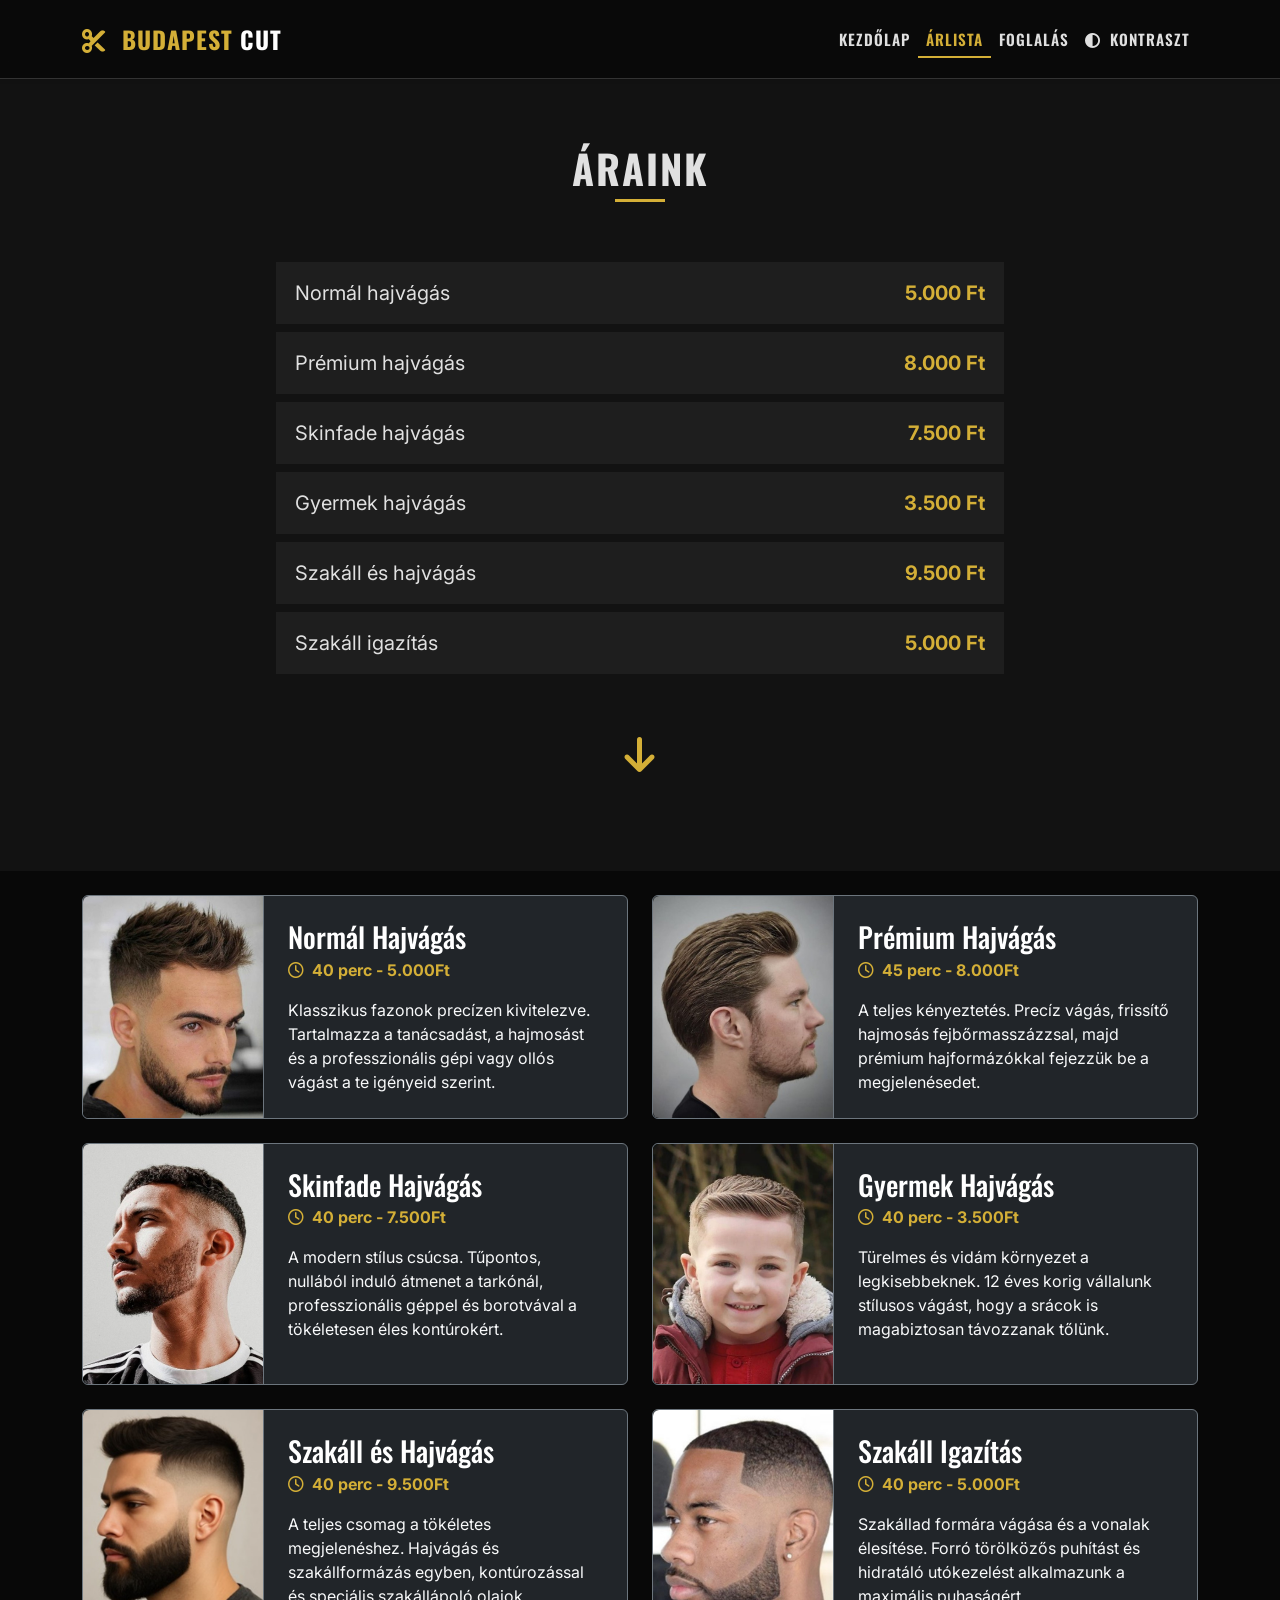
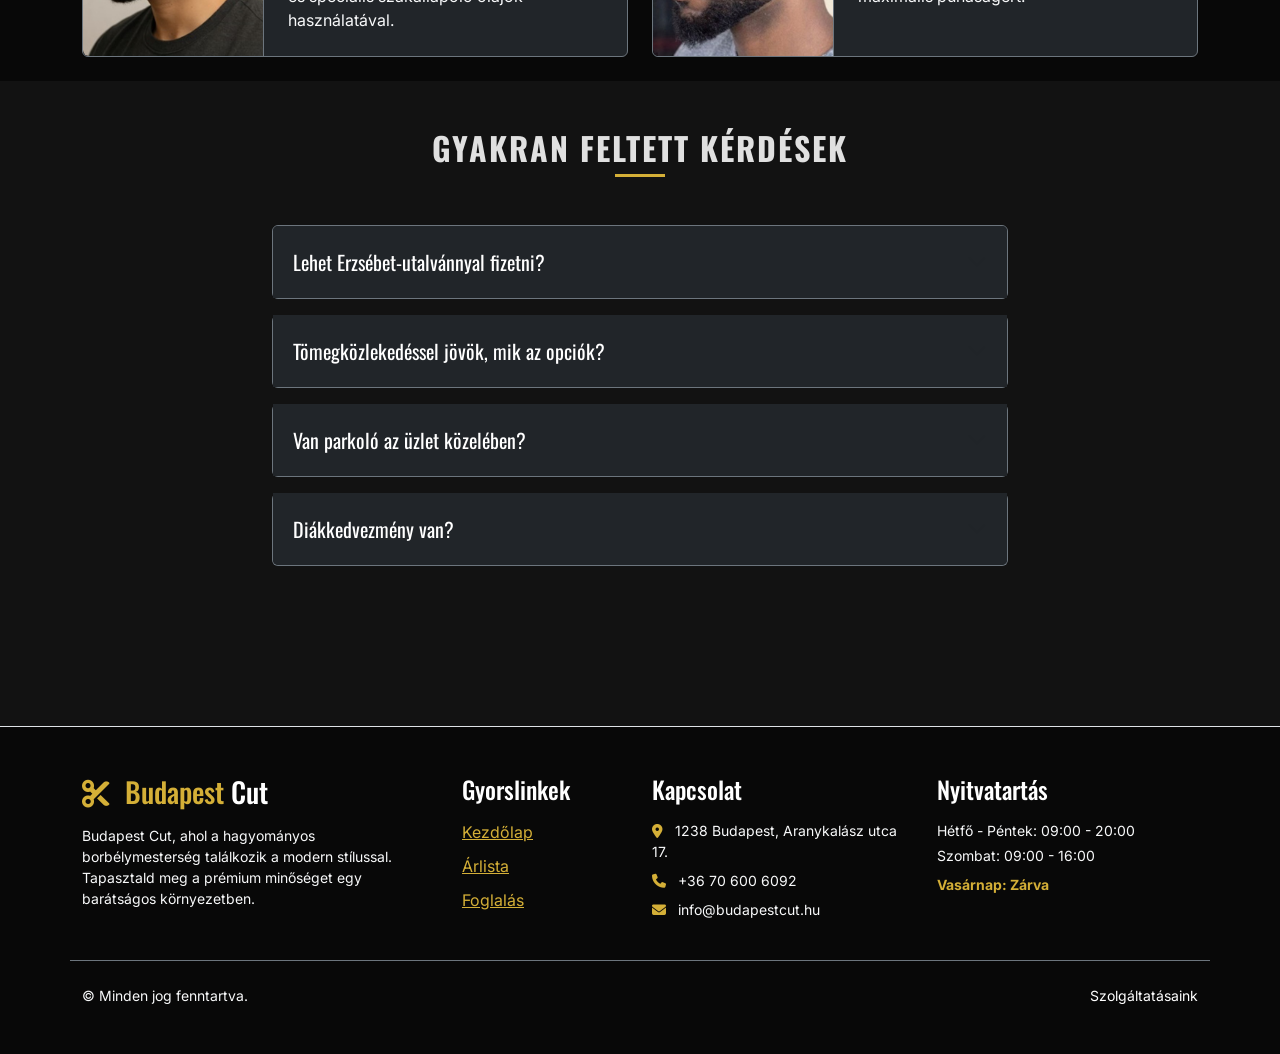
==== commit 3a639b6b: "Végleges változat" ====
--- a/arlista.html
+++ b/arlista.html
@@ -4,7 +4,7 @@
     <meta charset="UTF-8">
     <meta name="viewport" content="width=device-width, initial-scale=1.0">
     <title>Budapest Cut - Árlista</title>
-    <meta name="description" content="Nézd meg a Budapest Cut szolgáltatásait és árait. Prémium hajvágás, skinfade és szakállformázás.">
+    <meta name="description" content="Nézd meg a Budapest Cut szolgáltatásait és árait.">
     <link href="https://cdn.jsdelivr.net/npm/bootstrap@5.3.2/dist/css/bootstrap.min.css" rel="stylesheet">
     <link rel="preconnect" href="https://fonts.googleapis.com">
     <link rel="preconnect" href="https://fonts.gstatic.com" crossorigin>
@@ -73,6 +73,7 @@
 
         <section class="py-4 bg-darker">
             <div class="container">
+                <h2 class="visually-hidden">Szolgáltatások</h2>
                 <div class="row g-4 justify-content-center">
                     
                     <div class="col-lg-6">
@@ -193,7 +194,6 @@
             </div>
         </section>
 
-        <!-- FAQ Section -->
         <section class="py-5 mb-5 pb-5">
             <div class="container mb-5">
                 <h2 class="section-title text-center mb-5 d-block mx-auto">Gyakran feltett kérdések</h2>
@@ -202,56 +202,52 @@
                     <div class="col-lg-8">
                         <div class="accordion custom-accordion" id="faqAccordion">
                             
-                            <!-- FAQ 1 -->
                             <div class="accordion-item bg-dark border-secondary mb-3 rounded">
                                 <h3 class="accordion-header" id="headingOne">
                                     <button class="accordion-button collapsed bg-dark text-white shadow-none font-oswald fs-5 py-4" type="button" data-bs-toggle="collapse" data-bs-target="#collapseOne" aria-expanded="false" aria-controls="collapseOne">
                                         Lehet Erzsébet-utalvánnyal fizetni?
                                     </button>
                                 </h3>
-                                <div id="collapseOne" class="accordion-collapse collapse" aria-labelledby="headingOne" data-bs-parent="#faqAccordion">
+                                <div id="collapseOne" class="accordion-collapse collapse" role="region" aria-labelledby="headingOne" data-bs-parent="#faqAccordion">
                                     <div class="accordion-body text-light pt-0 pb-4">
                                         Sajnos Erzsébet-utalványt nem áll módunkban elfogadni, de készpénzzel, bankkártyával és SZÉP-kártyával is fizethetsz nálunk.
                                     </div>
                                 </div>
                             </div>
 
-                            <!-- FAQ 2 -->
                             <div class="accordion-item bg-dark border-secondary mb-3 rounded">
                                 <h3 class="accordion-header" id="headingTwo">
                                     <button class="accordion-button collapsed bg-dark text-white shadow-none font-oswald fs-5 py-4" type="button" data-bs-toggle="collapse" data-bs-target="#collapseTwo" aria-expanded="false" aria-controls="collapseTwo">
                                         Tömegközlekedéssel jövök, mik az opciók?
                                     </button>
                                 </h3>
-                                <div id="collapseTwo" class="accordion-collapse collapse" aria-labelledby="headingTwo" data-bs-parent="#faqAccordion">
+                                <div id="collapseTwo" class="accordion-collapse collapse" role="region" aria-labelledby="headingTwo" data-bs-parent="#faqAccordion">
                                     <div class="accordion-body text-light pt-0 pb-4">
                                         Az üzlet kiváló helyen van: az M3-as metró és a 4-es, 6-os villamos megállóitól is mindössze 5 perc séta a szalon.
                                     </div>
                                 </div>
                             </div>
 
-                            <!-- FAQ 3 -->
                             <div class="accordion-item bg-dark border-secondary mb-3 rounded">
                                 <h3 class="accordion-header" id="headingThree">
                                     <button class="accordion-button collapsed bg-dark text-white shadow-none font-oswald fs-5 py-4" type="button" data-bs-toggle="collapse" data-bs-target="#collapseThree" aria-expanded="false" aria-controls="collapseThree">
                                         Van parkoló az üzlet közelében?
                                     </button>
                                 </h3>
-                                <div id="collapseThree" class="accordion-collapse collapse" aria-labelledby="headingThree" data-bs-parent="#faqAccordion">
+                                <div id="collapseThree" class="accordion-collapse collapse" role="region" aria-labelledby="headingThree" data-bs-parent="#faqAccordion">
                                     <div class="accordion-body text-light pt-0 pb-4">
                                         Igen, az üzlet előtt és a környező utcákban is van fizetős parkolási lehetőség, de érdemes 5-10 perccel előbb érkezned, hogy biztosan találj helyet.
                                     </div>
                                 </div>
                             </div>
 
-                            <!-- FAQ 4 -->
                             <div class="accordion-item bg-dark border-secondary mb-3 rounded">
                                 <h3 class="accordion-header" id="headingFour">
                                     <button class="accordion-button collapsed bg-dark text-white shadow-none font-oswald fs-5 py-4" type="button" data-bs-toggle="collapse" data-bs-target="#collapseFour" aria-expanded="false" aria-controls="collapseFour">
                                         Diákkedvezmény van?
                                     </button>
                                 </h3>
-                                <div id="collapseFour" class="accordion-collapse collapse" aria-labelledby="headingFour" data-bs-parent="#faqAccordion">
+                                <div id="collapseFour" class="accordion-collapse collapse" role="region" aria-labelledby="headingFour" data-bs-parent="#faqAccordion">
                                     <div class="accordion-body text-light pt-0 pb-4">
                                         Természetesen! Érvényes diákigazolvány felmutatása esetén minden hétköznap 09:00 és 13:00 között 15% kedvezményt kapsz a hajvágás árából.
                                     </div>
@@ -275,7 +271,7 @@
                 </div>
                 
                 <div class="col-lg-2 col-md-6">
-                    <h5 class="text-white mb-3 font-oswald">Gyorslinkek</h5>
+                    <h4 class="text-white mb-3 font-oswald">Gyorslinkek</h4>
                     <ul class="list-unstyled footer-links">
                         <li><a href="index.html">Kezdőlap</a></li>
                         <li><a href="arlista.html">Árlista</a></li>
@@ -284,7 +280,7 @@
                 </div>
                 
                 <div class="col-lg-3 col-md-6">
-                    <h5 class="text-white mb-3 font-oswald">Kapcsolat</h5>
+                    <h4 class="text-white mb-3 font-oswald">Kapcsolat</h4>
                     <ul class="list-unstyled small footer-contact text-light">
                         <li class="mb-2"><i class="fa-solid fa-location-dot text-accent me-2"></i> 1238 Budapest, Aranykalász utca 17.</li>
                         <li class="mb-2"><i class="fa-solid fa-phone text-accent me-2"></i> +36 70 600 6092</li>
@@ -293,7 +289,7 @@
                 </div>
                 
                 <div class="col-lg-3 col-md-6">
-                    <h5 class="text-white mb-3 font-oswald">Nyitvatartás</h5>
+                    <h4 class="text-white mb-3 font-oswald">Nyitvatartás</h4>
                     <p class="small mb-1 text-light">Hétfő - Péntek: 09:00 - 20:00</p>
                     <p class="small mb-1 text-light">Szombat: 09:00 - 16:00</p>
                     <p class="text-accent small fw-bold mt-2">Vasárnap: Zárva</p>
@@ -311,7 +307,6 @@
         </div>
     </footer>
 
-    <!-- Bootstrap JS Bundle-->
     <script src="https://cdn.jsdelivr.net/npm/bootstrap@5.3.2/dist/js/bootstrap.bundle.min.js"></script>
     <script src="script.js"></script>
 </body>
